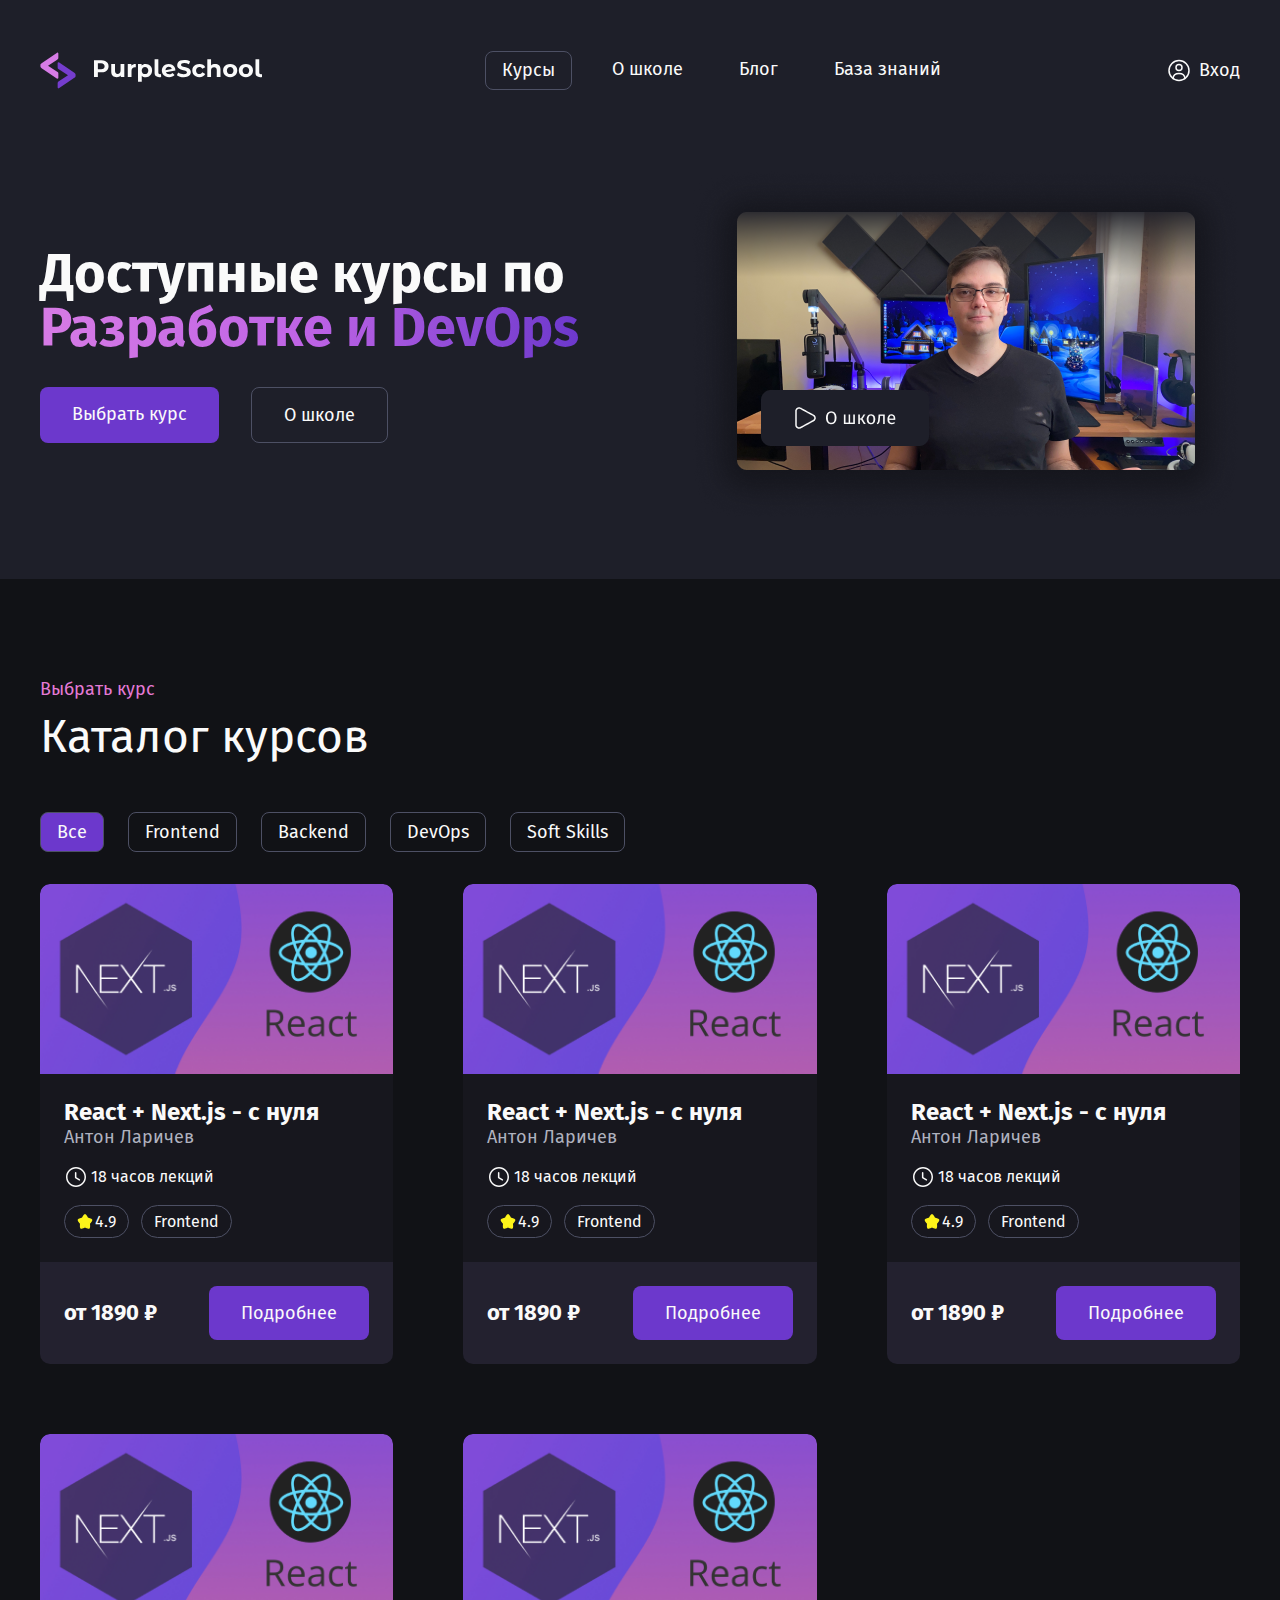
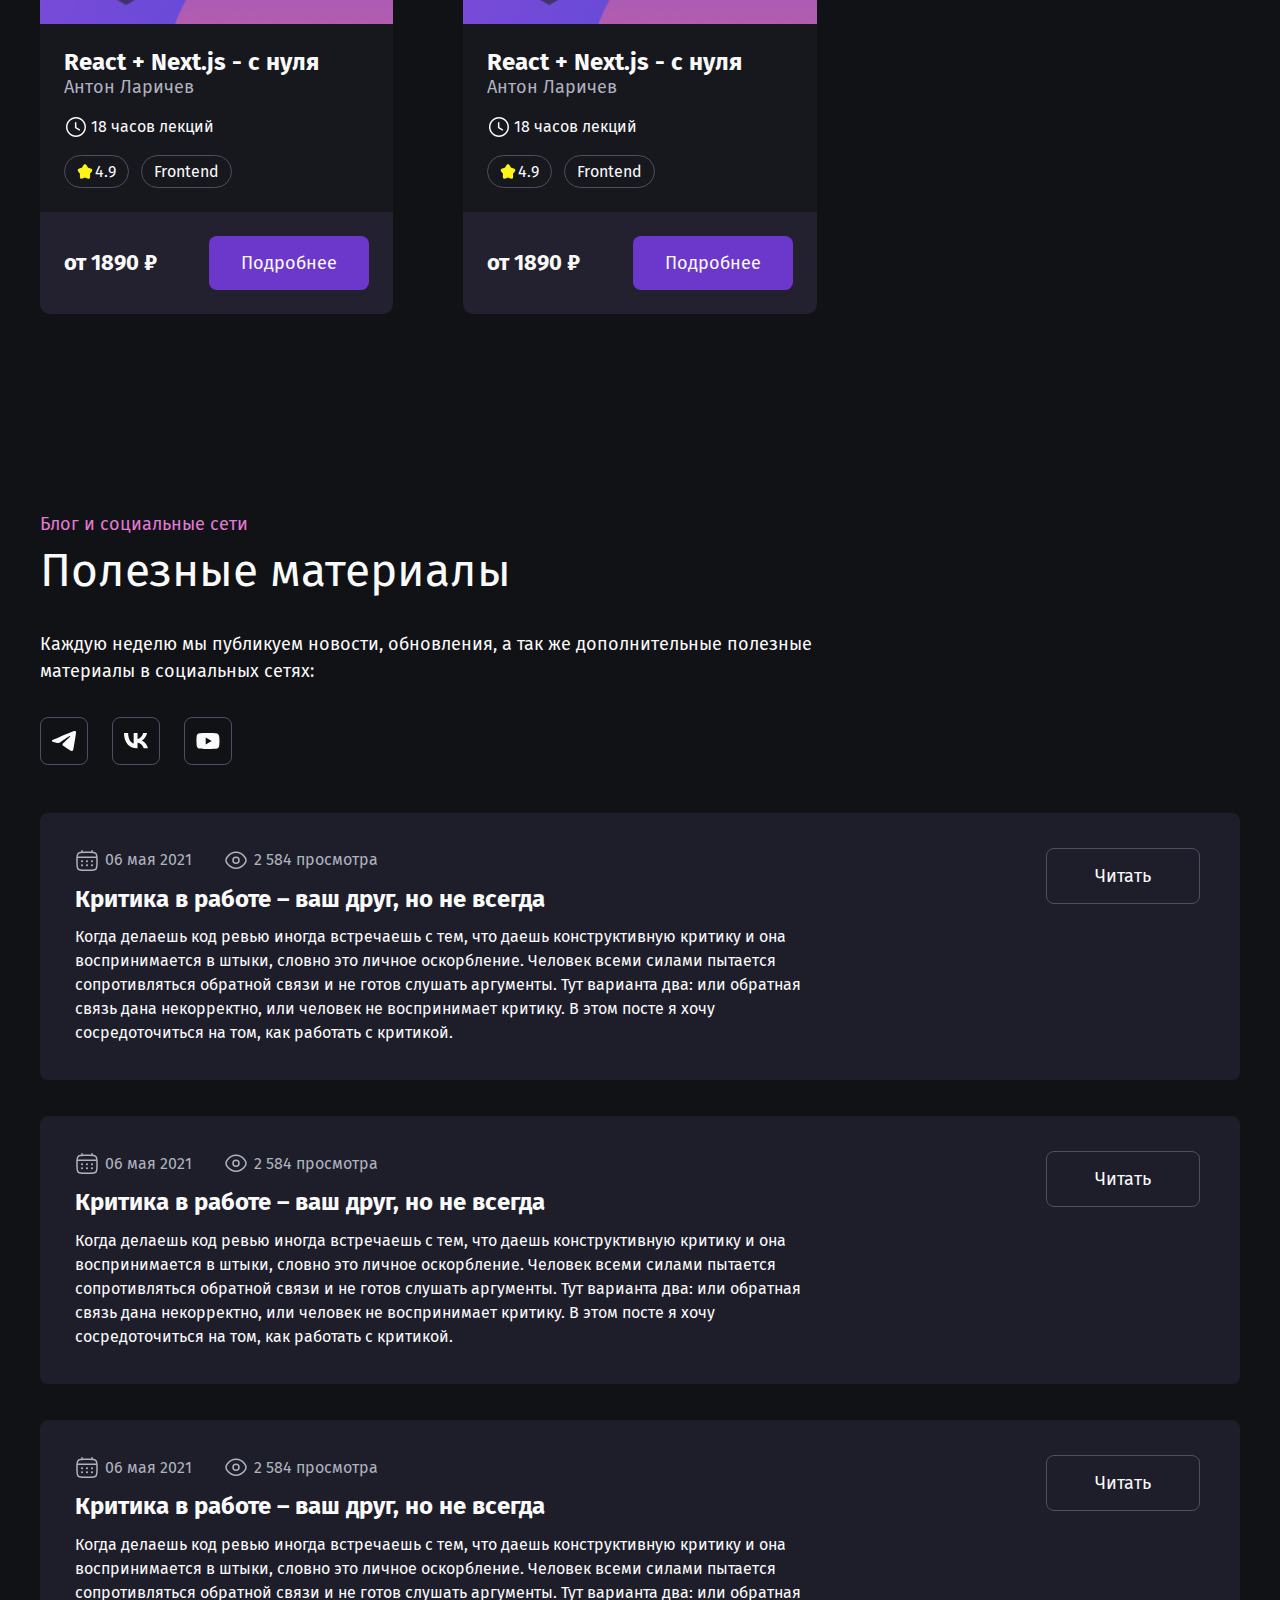
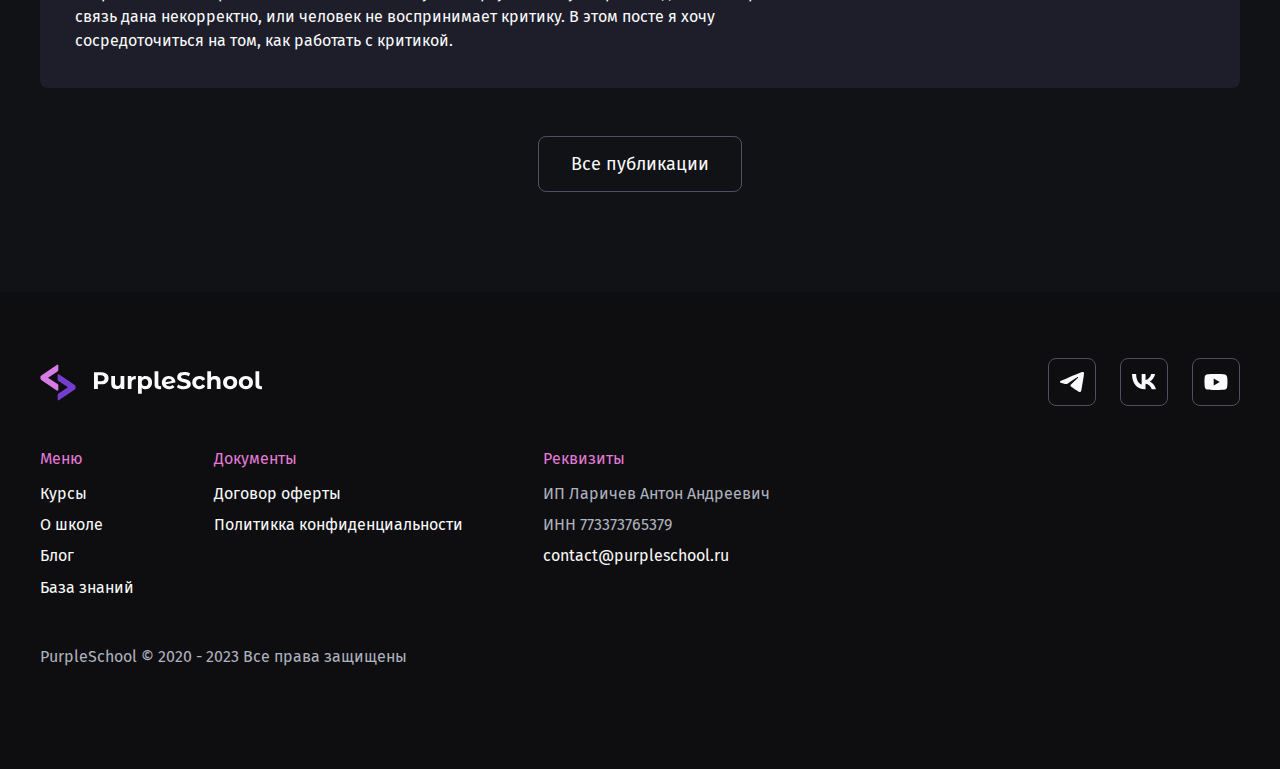
==== index.html @ 52e0c8c8 "first commit" ====
<!DOCTYPE html>
<html lang="ru">
<head>
    <meta charset="UTF-8">
    <meta name="viewport" content="width=device-width, initial-scale=1.0">
    <title>Школа разработки PurpleShool</title>
    <link rel="preconnect" href="https://fonts.googleapis.com">
    <link rel="preconnect" href="https://fonts.gstatic.com" crossorigin>
    <link href="https://fonts.googleapis.com/css2?family=Fira+Sans:wght@400;700&display=swap" rel="stylesheet">
    <link rel="stylesheet" href="./css/main.css">
</head>
<body>
    <div class="wrapper">
        <header class="header">
            <div class="container">
                <div class="header__content">
                    <a href="#" class="logo">
                        <img src="./images/logo/logo.svg" alt="Логотип PurpleShool" class="logo__img">
                    </a>
                    <nav>
                        <ul class="menu">
                            <li class="menu__item menu__item_active">
                                <a href="#" class="menu__link">Курсы</a>
                            </li>
                            <li class="menu__item">
                                <a href="#" class="menu__link">О школе</a>
                            </li>
                            <li class="menu__item">
                                <a href="#" class="menu__link">Блог</a>
                            </li>
                            <li class="menu__item">
                                <a href="#" class="menu__link">База знаний</a>
                            </li>
                        </ul>
                    </nav>
                    <a href="#" class="header__login">
                        <img src="./images/header/user.svg" alt="Иконка пользователя">
                        <div>Вход</div>
                    </a>
                    <button class="header__menu-mobile-button">
                        <img src="./images/header/menu.svg" alt="Мобильное меню">
                    </button>
                </div>
            </div>
        </header>
        <section class="hero">
            <div class="container">
                <div class="hero__content">
                    <div class="hero__left">
                        <h1 class="hero__title">
                            Доступные курсы по<br />
                            <span class="hero__title_gradient">Разработке и DevOps</span>
                        </h1>
                        <div class="hero__buttons">
                            <a href="#" class="button button_color">Выбрать курс</a>
                            <a href="#" class="button button_no-color">О школе</a>
                        </div>
                    </div>
                    <div class="hero__right">
                        <img src="./images/hero/video.png" alt="Видео с автором">
                    </div>
                </div>
            </div>
        </section>
        <main class="main">
            <section class="section catalog">
                <div class="container">
                    <div class="catalog__content">
                        <div class="subtitle">Выбрать курс</div>
                        <h2 class="title">Каталог курсов</h2>
                        <ul class="direction">
                            <li class="direction__item">
                                <button class="button button_direction button_no-color button_active">Все</button>
                            </li>
                            <li class="direction__item">
                                <button class="button button_direction button_no-color">Frontend</button>
                            </li>
                            <li class="direction__item">
                                <button class="button button_direction button_no-color">Backend</button>
                            </li>
                            <li class="direction__item">
                                <button class="button button_direction button_no-color">DevOps</button>
                            </li>
                            <li class="direction__item">
                                <button class="button button_direction button_no-color">Soft Skills</button>
                            </li>
                        </ul>
                        <ul class="catalog__list">
                            <li class="catalog__item">
                                <div class="card">
                                    <div class="card__cover">
                                        <img src="./images/catalog/cover.png" alt="Обложка курса" class="card__img">
                                    </div>
                                    <div class="card__info">
                                        <h3 class="card__info-title">React + Next.js - с нуля</h3>
                                        <div class="card__info-author">Антон Ларичев</div>
                                        <div class="card__info-time">
                                            <img src="./images/catalog/time.svg" alt="Иконка часов">
                                            <div>18 часов лекций</div>
                                        </div>
                                        <div class="card__info-general">
                                            <div class="card__info-rating">
                                                <img src="./images/catalog/star.svg" alt="Иконка звёздочка">
                                                <div class="">4.9</div>
                                            </div>
                                            <div class="card__info-direction">Frontend</div>
                                        </div>
                                    </div>
                                    <div class="card__price">
                                        <div class="card__price-sum">от 1890 ₽</div>
                                        <button class="button button_color">Подробнее</button>
                                    </div>
                                </div>
                            </li>
                            <li class="catalog__item">
                                <div class="card">
                                    <div class="card__cover">
                                        <img src="./images/catalog/cover.png" alt="Обложка курса" class="card__img">
                                    </div>
                                    <div class="card__info">
                                        <h3 class="card__info-title">React + Next.js - с нуля</h3>
                                        <div class="card__info-author">Антон Ларичев</div>
                                        <div class="card__info-time">
                                            <img src="./images/catalog/time.svg" alt="Иконка часов">
                                            <div>18 часов лекций</div>
                                        </div>
                                        <div class="card__info-general">
                                            <div class="card__info-rating">
                                                <img src="./images/catalog/star.svg" alt="Иконка звёздочка">
                                                <div class="">4.9</div>
                                            </div>
                                            <div class="card__info-direction">Frontend</div>
                                        </div>
                                    </div>
                                    <div class="card__price">
                                        <div class="card__price-sum">от 1890 ₽</div>
                                        <button class="button button_color">Подробнее</button>
                                    </div>
                                </div>
                            </li>
                            <li class="catalog__item">
                                <div class="card">
                                    <div class="card__cover">
                                        <img src="./images/catalog/cover.png" alt="Обложка курса" class="card__img">
                                    </div>
                                    <div class="card__info">
                                        <h3 class="card__info-title">React + Next.js - с нуля</h3>
                                        <div class="card__info-author">Антон Ларичев</div>
                                        <div class="card__info-time">
                                            <img src="./images/catalog/time.svg" alt="Иконка часов">
                                            <div>18 часов лекций</div>
                                        </div>
                                        <div class="card__info-general">
                                            <div class="card__info-rating">
                                                <img src="./images/catalog/star.svg" alt="Иконка звёздочка">
                                                <div class="">4.9</div>
                                            </div>
                                            <div class="card__info-direction">Frontend</div>
                                        </div>
                                    </div>
                                    <div class="card__price">
                                        <div class="card__price-sum">от 1890 ₽</div>
                                        <button class="button button_color">Подробнее</button>
                                    </div>
                                </div>
                            </li>
                            <li class="catalog__item">
                                <div class="card">
                                    <div class="card__cover">
                                        <img src="./images/catalog/cover.png" alt="Обложка курса" class="card__img">
                                    </div>
                                    <div class="card__info">
                                        <h3 class="card__info-title">React + Next.js - с нуля</h3>
                                        <div class="card__info-author">Антон Ларичев</div>
                                        <div class="card__info-time">
                                            <img src="./images/catalog/time.svg" alt="Иконка часов">
                                            <div>18 часов лекций</div>
                                        </div>
                                        <div class="card__info-general">
                                            <div class="card__info-rating">
                                                <img src="./images/catalog/star.svg" alt="Иконка звёздочка">
                                                <div class="">4.9</div>
                                            </div>
                                            <div class="card__info-direction">Frontend</div>
                                        </div>
                                    </div>
                                    <div class="card__price">
                                        <div class="card__price-sum">от 1890 ₽</div>
                                        <button class="button button_color">Подробнее</button>
                                    </div>
                                </div>
                            </li>
                            <li class="catalog__item">
                                <div class="card">
                                    <div class="card__cover">
                                        <img src="./images/catalog/cover.png" alt="Обложка курса" class="card__img">
                                    </div>
                                    <div class="card__info">
                                        <h3 class="card__info-title">React + Next.js - с нуля</h3>
                                        <div class="card__info-author">Антон Ларичев</div>
                                        <div class="card__info-time">
                                            <img src="./images/catalog/time.svg" alt="Иконка часов">
                                            <div>18 часов лекций</div>
                                        </div>
                                        <div class="card__info-general">
                                            <div class="card__info-rating">
                                                <img src="./images/catalog/star.svg" alt="Иконка звёздочка">
                                                <div class="">4.9</div>
                                            </div>
                                            <div class="card__info-direction">Frontend</div>
                                        </div>
                                    </div>
                                    <div class="card__price">
                                        <div class="card__price-sum">от 1890 ₽</div>
                                        <button class="button button_color">Подробнее</button>
                                    </div>
                                </div>
                            </li>
                        </ul>
                    </div>
                </div>
            </section>
            <section class="section blog">
                <div class="container">
                    <div class="blog__content">
                        <div class="subtitle">Блог и социальные сети</div>
                        <h2 class="title">Полезные материалы</h2>
                        <p class="blog__content-text">Каждую неделю мы публикуем новости, обновления, а так же дополнительные
                            полезные материалы в социальных сетях:</p>
                        <div class="social-links">
                            <a href="#" class="button button_social button_no-color">
                                <img src="./images/socials/telegram.svg" alt="Телеграм" class="footer__social-img">
                            </a>
                            <a href="#" class="button button_social button_no-color">
                                <img src="./images/socials/vk.svg" alt="Вконтакте" class="footer__social-img">
                            </a>
                            <a href="#" class="button button_social button_no-color">
                                <img src="./images/socials/youtube.svg" alt="Ютуб" class="footer__social-img">
                            </a>
                        </div>
                        <ul class="news">
                            <li class="news__item">
                                <div class="news__content">
                                    <div class="news__head">
                                        <div class="news__head-info">
                                            <img src="./images/blog/Calendar.svg" alt="Дата публикации">
                                            <div>06 мая 2021</div>
                                        </div>
                                        <div class="news__head-info">
                                            <img src="./images/blog/Eye.svg" alt="Количество просмотров">
                                            <div>2 584 просмотра</div>
                                        </div>
                                    </div>
                                    <h2 class="news__title">Критика в работе – ваш друг, но не всегда</h2>
                                    <p class="news__content-text">Когда делаешь код ревью иногда встречаешь с тем, что даешь
                                        конструктивную критику и она воспринимается в штыки, словно
                                        это личное оскорбление. Человек всеми силами пытается сопротивляться обратной связи и не
                                        готов слушать аргументы. Тут
                                        варианта два: или обратная связь дана некорректно, или человек не воспринимает критику. В
                                        этом посте я хочу
                                        сосредоточиться на том, как работать с критикой.</p>
                                </div>
                                <button class="button button_blog button_no-color">Читать</button>
                            </li>
                            <li class="news__item">
                                <div class="news__content">
                                    <div class="news__head">
                                        <div class="news__head-info">
                                            <img src="./images/blog/Calendar.svg" alt="Дата публикации">
                                            <div>06 мая 2021</div>
                                        </div>
                                        <div class="news__head-info">
                                            <img src="./images/blog/Eye.svg" alt="Количество просмотров">
                                            <div>2 584 просмотра</div>
                                        </div>
                                    </div>
                                    <h2 class="news__title">Критика в работе – ваш друг, но не всегда</h2>
                                    <p class="news__content-text">Когда делаешь код ревью иногда встречаешь с тем, что даешь
                                        конструктивную критику и она воспринимается в штыки, словно
                                        это личное оскорбление. Человек всеми силами пытается сопротивляться обратной связи и не
                                        готов слушать аргументы. Тут
                                        варианта два: или обратная связь дана некорректно, или человек не воспринимает критику. В
                                        этом посте я хочу
                                        сосредоточиться на том, как работать с критикой.</p>
                                </div>
                                <button class="button button_blog button_no-color">Читать</button>
                            </li>
                            <li class="news__item">
                                <div class="news__content">
                                    <div class="news__head">
                                        <div class="news__head-info">
                                            <img src="./images/blog/Calendar.svg" alt="Дата публикации">
                                            <div>06 мая 2021</div>
                                        </div>
                                        <div class="news__head-info">
                                            <img src="./images/blog/Eye.svg" alt="Количество просмотров">
                                            <div>2 584 просмотра</div>
                                        </div>
                                    </div>
                                    <h2 class="news__title">Критика в работе – ваш друг, но не всегда</h2>
                                    <p class="news__content-text">Когда делаешь код ревью иногда встречаешь с тем, что даешь
                                        конструктивную критику и она воспринимается в штыки, словно
                                        это личное оскорбление. Человек всеми силами пытается сопротивляться обратной связи и не
                                        готов слушать аргументы. Тут
                                        варианта два: или обратная связь дана некорректно, или человек не воспринимает критику. В
                                        этом посте я хочу
                                        сосредоточиться на том, как работать с критикой.</p>
                                </div>
                                <button class="button button_blog button_no-color">Читать</button>
                            </li>
                        </ul>
                        <button class="button button_no-color button_center">Все публикации</button>
                    </div>
                </div>
            </section>
        </main>
        <footer class="footer">
            <div class="container">
                <div class="footer__content">
                    <div class="footer__social">
                        <a href="#" class="logo">
                            <img src="./images/logo/logo.svg" alt="" class="logo__img">
                        </a>
                        <div class="social-links">
                            <a href="#" class="button button_social button_no-color">
                                <img src="./images/socials/telegram.svg" alt="Телеграм" class="footer__social-img">
                            </a>
                            <a href="#" class="button button_social button_no-color">
                                <img src="./images/socials/vk.svg" alt="Вконтакте" class="footer__social-img">
                            </a>
                            <a href="#" class="button button_social button_no-color">
                                <img src="./images/socials/youtube.svg" alt="Ютуб" class="footer__social-img">
                            </a>
                        </div>
                    </div>
                    <div class="footer__menu">
                        <div>
                            <div class="footer__menu-head">Меню</div>
                            <ul class="menu-small">
                                <li class="menu-small__item">
                                    <a href="#" class="menu-small__link">Курсы</a>
                                </li>
                                <li class="menu-small__item">
                                    <a href="#" class="menu-small__link">О школе</a>
                                </li>
                                <li class="menu-small__item">
                                    <a href="#" class="menu-small__link">Блог</a>
                                </li>
                                <li class="menu-small__item">
                                    <a href="#" class="menu-small__link">База знаний</a>
                                </li>
                            </ul>
                        </div>
                        <div>
                            <div class="footer__menu-head">Документы</div>
                            <ul class="menu-small">
                                <li class="menu-small__item">
                                    <a href="#" class="menu-small__link">Договор оферты</a>
                                </li>
                                <li class="menu-small__item">
                                    <a href="#" class="menu-small__link">Политикка конфиденциальности</a>
                                </li>
                            </ul>
                        </div>
                        <div>
                            <div class="footer__menu-head">Реквизиты</div>
                            <ul class="menu-small">
                                <li class="menu-small__item menu-small__item_no-link">
                                    ИП Ларичев Антон Андреевич
                                </li>
                                <li class="menu-small__item menu-small__item_no-link">
                                    ИНН 773373765379
                                </li>
                                <li class="menu-small__item">
                                    <a href="mailto:contact@purpleschool.ru" class="menu-small__link">contact@purpleschool.ru</a>
                                </li>
                            </ul>
                        </div>
                    </div>
                    <div class="footer__copyright">PurpleSchool © 2020 - 2023 Все права защищены</div>
                </div>
            </div>
        </footer>
    </div>
</body>
</html>
---- css/main.css ----
* {
  -webkit-box-sizing: border-box;
          box-sizing: border-box;
  margin: 0;
  padding: 0;
}

html {
  --webkit-font-smoothing: antialiased;
  --moz-osx-font-smoothig: grayscale;
  text-rendering: optimizeLegibility;
}

body {
  background-color: #161710;
  font-family: "Fira Sans", sans-serif;
  font-weight: 400;
  color: #FAFAFA;
  line-height: 1.2;
}

a {
  display: inline-block;
  text-decoration: none;
  color: #FAFAFA;
}

ul > li {
  list-style: none;
}

img {
  display: block;
}

.wrapper {
  overflow: hidden;
}

.container {
  max-width: 1248px;
  margin: 0 auto;
  padding: 0 24px;
}

.button {
  font-family: "Fira Sans";
  font-size: 18px;
  font-weight: 400;
  line-height: 22px;
  padding: 16px 32px;
  border-radius: 8px;
  -webkit-transition: all 0.2s ease;
  transition: all 0.2s ease;
  background: none;
  border: none;
  cursor: pointer;
  color: #FAFAFA;
  display: block;
}
.button_center {
  margin: 48px auto 0;
}
.button_social {
  padding: 11px;
}
.button_blog {
  padding: 16px 48px;
}
.button_color {
  background-color: #6c38cc;
}
.button_color:hover {
  background-color: #552ca1;
}
.button_no-color {
  border: 1px solid #4D5064;
}
.button_no-color:hover {
  background-color: #4D5064;
}
.button_direction {
  padding: 8px 16px;
}
.button_active {
  background-color: #6c38cc;
}
.button_active:hover {
  background-color: #6c38cc;
}

.subtitle {
  font-size: 18px;
  line-height: 1.2;
  color: #e47ad5;
  margin-bottom: 8px;
}

.title {
  font-size: 46px;
  line-height: 1.2;
  font-weight: 400;
}

@media (max-width: 992px) {
  .title {
    font-size: 38px;
  }
}
@media (max-width: 576px) {
  .title {
    font-size: 34px;
  }
}
.social-links {
  display: -webkit-box;
  display: -ms-flexbox;
  display: flex;
  gap: 24px;
}

.section {
  padding: 100px 0;
}

.header {
  background-color: #1E1F29;
}
.header__content {
  display: -webkit-box;
  display: -ms-flexbox;
  display: flex;
  -webkit-box-pack: justify;
      -ms-flex-pack: justify;
          justify-content: space-between;
  -webkit-box-align: center;
      -ms-flex-align: center;
          align-items: center;
  padding: 40px 0;
}
.header .menu {
  display: -webkit-box;
  display: -ms-flexbox;
  display: flex;
  gap: 24px;
}
.header .menu__item {
  padding: 8px 16px;
}
.header .menu__item_active {
  border: 1px solid #4D5064;
  border-radius: 8px;
}
.header .menu__link {
  font-size: 18px;
  line-height: 120%;
  -webkit-transition: all 0.2s ease;
  transition: all 0.2s ease;
}
.header .menu__link:hover {
  color: #AFB2BF;
}
.header__login {
  display: -webkit-box;
  display: -ms-flexbox;
  display: flex;
  -webkit-box-align: center;
      -ms-flex-align: center;
          align-items: center;
  gap: 8px;
}
.header__login div {
  font-size: 18px;
  line-height: 120%;
  -webkit-transition: all 0.2s ease;
  transition: all 0.2s ease;
}
.header__login:hover div {
  color: #AFB2BF;
}
.header__menu-mobile-button {
  display: none;
  background: none;
  border: none;
}

.hero {
  background-color: #1E1F29;
  padding: 30px 0 60px;
}
.hero__content {
  display: -webkit-box;
  display: -ms-flexbox;
  display: flex;
  -webkit-box-pack: justify;
      -ms-flex-pack: justify;
          justify-content: space-between;
  -webkit-box-align: center;
      -ms-flex-align: center;
          align-items: center;
}
.hero__title {
  font-weight: 700;
  font-size: 54px;
  line-height: 1;
  color: #FAFAFA;
  margin-bottom: 32px;
}
.hero__title_gradient {
  color: transparent;
  -webkit-background-clip: text;
          background-clip: text;
  background-image: linear-gradient(93.33deg, #D77BE5, #BE63E5, #6C38CC);
}
.hero__buttons {
  display: -webkit-box;
  display: -ms-flexbox;
  display: flex;
  gap: 32px;
}

.catalog {
  background-color: #111216;
}
.catalog .direction {
  margin-top: 48px;
  display: -webkit-box;
  display: -ms-flexbox;
  display: flex;
  gap: 24px;
}
.catalog__list {
  margin-top: 32px;
  display: grid;
  grid-template-columns: repeat(auto-fit, minmax(312px, 1fr));
  gap: 70px;
}
.catalog .card {
  overflow: hidden;
  border-radius: 10px;
}
.catalog .card__img {
  width: 100%;
}
.catalog .card__info {
  padding: 24px;
  background-color: #17171e;
}
.catalog .card__info-title {
  font-weight: 700;
  font-size: 24px;
}
.catalog .card__info-author {
  font-size: 18px;
  color: #AFB2BF;
}
.catalog .card__info-time {
  font-size: 16px;
  display: -webkit-box;
  display: -ms-flexbox;
  display: flex;
  -webkit-box-align: center;
      -ms-flex-align: center;
          align-items: center;
  gap: 3px;
  margin-top: 16px;
}
.catalog .card__info-general {
  margin-top: 16px;
  font-size: 16px;
  display: -webkit-box;
  display: -ms-flexbox;
  display: flex;
  -webkit-box-align: center;
      -ms-flex-align: center;
          align-items: center;
  gap: 12px;
}
.catalog .card__info-rating {
  display: -webkit-box;
  display: -ms-flexbox;
  display: flex;
  -webkit-box-align: center;
      -ms-flex-align: center;
          align-items: center;
  gap: 2px;
  padding: 6px 12px;
  border: 1px solid #4D5064;
  border-radius: 17px;
}
.catalog .card__info-direction {
  padding: 6px 12px;
  border: 1px solid #4D5064;
  border-radius: 17px;
}
.catalog .card__price {
  background-color: #23212f;
  padding: 24px;
  display: -webkit-box;
  display: -ms-flexbox;
  display: flex;
  -webkit-box-pack: justify;
      -ms-flex-pack: justify;
          justify-content: space-between;
  -webkit-box-align: center;
      -ms-flex-align: center;
          align-items: center;
}
.catalog .card__price-sum {
  font-weight: 700;
  font-size: 22px;
}

.blog {
  background-color: #111216;
}
.blog__content-text {
  max-width: 70%;
  font-size: 18px;
  line-height: 27px;
  margin: 32px 0;
}
.blog .news {
  margin-top: 48px;
  display: -webkit-box;
  display: -ms-flexbox;
  display: flex;
  -webkit-box-orient: vertical;
  -webkit-box-direction: normal;
      -ms-flex-direction: column;
          flex-direction: column;
  gap: 36px;
}
.blog .news__item {
  padding: 35px 40px 35px 35px;
  background-color: #1e1e2a;
  display: -webkit-box;
  display: -ms-flexbox;
  display: flex;
  -webkit-box-pack: justify;
      -ms-flex-pack: justify;
          justify-content: space-between;
  -webkit-box-align: start;
      -ms-flex-align: start;
          align-items: flex-start;
  border-radius: 8px;
}
.blog .news__content {
  display: -webkit-box;
  display: -ms-flexbox;
  display: flex;
  -webkit-box-orient: vertical;
  -webkit-box-direction: normal;
      -ms-flex-direction: column;
          flex-direction: column;
  gap: 12px;
  width: 65%;
}
.blog .news__content-text {
  font-size: 16px;
  line-height: 1.5;
  margin: 0;
}
.blog .news__head {
  display: -webkit-box;
  display: -ms-flexbox;
  display: flex;
  gap: 32px;
  -webkit-box-align: center;
      -ms-flex-align: center;
          align-items: center;
  font-size: 16px;
  line-height: 1.2;
  color: #AFB2BF;
}
.blog .news__head-info {
  display: -webkit-box;
  display: -ms-flexbox;
  display: flex;
  -webkit-box-align: center;
      -ms-flex-align: center;
          align-items: center;
  gap: 6px;
}
.blog .news__title {
  font-size: 24px;
  font-weight: 700;
  line-height: 1.2;
}

.footer {
  padding: 60px 0 100px;
  background-color: #0e0e10;
}
.footer__social {
  display: -webkit-box;
  display: -ms-flexbox;
  display: flex;
  -webkit-box-pack: justify;
      -ms-flex-pack: justify;
          justify-content: space-between;
  -webkit-box-align: center;
      -ms-flex-align: center;
          align-items: center;
}
.footer__menu {
  margin-top: 36px;
  display: -webkit-box;
  display: -ms-flexbox;
  display: flex;
  gap: 24px 80px;
}
.footer__menu-head {
  font-size: 16px;
  line-height: 120%;
  color: #e47ad5;
}
.footer .menu-small {
  margin-top: 16px;
  display: -webkit-box;
  display: -ms-flexbox;
  display: flex;
  -webkit-box-orient: vertical;
  -webkit-box-direction: normal;
      -ms-flex-direction: column;
          flex-direction: column;
  gap: 12px;
}
.footer .menu-small__item_no-link {
  color: #AFB2BF;
}
.footer .menu-small__link {
  -webkit-transition: all 0.2s ease;
  transition: all 0.2s ease;
}
.footer .menu-small__link:hover {
  color: #AFB2BF;
}
.footer__copyright {
  color: #AFB2BF;
  font-size: 16px;
  line-height: 150%;
  margin-top: 48px;
}

@media (max-width: 1200px) {
  .header__content {
    padding: 25px 0;
  }
  .header .menu {
    display: none;
  }
  .header__login {
    display: none;
  }
  .header__menu-mobile-button {
    display: block;
  }
  .hero {
    padding: 0 0 40px;
  }
  .hero__content {
    display: -webkit-box;
    display: -ms-flexbox;
    display: flex;
    -webkit-box-orient: vertical;
    -webkit-box-direction: normal;
        -ms-flex-direction: column;
            flex-direction: column;
    -webkit-box-align: center;
        -ms-flex-align: center;
            align-items: center;
  }
  .hero__left {
    display: -webkit-box;
    display: -ms-flexbox;
    display: flex;
    -webkit-box-orient: vertical;
    -webkit-box-direction: normal;
        -ms-flex-direction: column;
            flex-direction: column;
    -webkit-box-align: center;
        -ms-flex-align: center;
            align-items: center;
  }
  .hero__title {
    font-size: 52px;
  }
  .blog {
    padding: 50px 0;
  }
  .blog .button_center {
    margin: 32px auto 0;
  }
  .footer {
    padding: 40px 0 60px;
  }
}
@media (max-width: 992px) {
  .blog__content-text {
    margin: 12px 0 22px;
  }
  .blog .news__item {
    -webkit-box-orient: vertical;
    -webkit-box-direction: normal;
        -ms-flex-direction: column;
            flex-direction: column;
    -webkit-box-align: center;
        -ms-flex-align: center;
            align-items: center;
    gap: 28px;
  }
  .blog .news__content {
    width: 100%;
  }
  .blog .news__content-text {
    text-align: justify;
  }
  .blog .news .button {
    width: 100%;
  }
  .footer__menu {
    margin-top: 40px;
    -webkit-box-orient: vertical;
    -webkit-box-direction: normal;
        -ms-flex-direction: column;
            flex-direction: column;
  }
}
@media (max-width: 768px) {
  .hero__title {
    font-size: 42px;
  }
}
@media (max-width: 576px) {
  .header__content {
    padding: 15px 0;
  }
  .header .logo__img {
    max-width: 174px;
  }
  .hero {
    padding: 15px 0 0;
  }
  .hero__left {
    margin-bottom: 15px;
  }
  .hero__right {
    margin: 0 -20px;
  }
  .hero__title {
    font-size: 30px;
  }
  .hero .button {
    font-size: 16px;
    padding: 10px 24px;
  }
  .hero__right img {
    width: 100%;
  }
  .blog {
    padding: 32px 0;
  }
  .blog__content-text {
    max-width: 87%;
  }
  .blog .news {
    margin-top: 36px;
  }
  .blog .news__item {
    padding: 16px 20px;
    gap: 16px;
  }
  .blog .news__head {
    gap: 16px;
    font-size: 14px;
  }
  .blog .news__title {
    font-size: 21px;
  }
  .blog .button_center {
    width: 100%;
  }
  .footer {
    padding: 20px 0 100px;
  }
  .footer__social {
    -webkit-box-align: start;
        -ms-flex-align: start;
            align-items: flex-start;
    -webkit-box-orient: vertical;
    -webkit-box-direction: normal;
        -ms-flex-direction: column;
            flex-direction: column;
    gap: 11px;
  }
  .footer__menu {
    margin-top: 40px;
    -webkit-box-orient: vertical;
    -webkit-box-direction: normal;
        -ms-flex-direction: column;
            flex-direction: column;
  }
  .footer .menu-small {
    margin-top: 12px;
  }
  .footer .copyright {
    margin-top: 24px;
  }
}/*# sourceMappingURL=main.css.map */
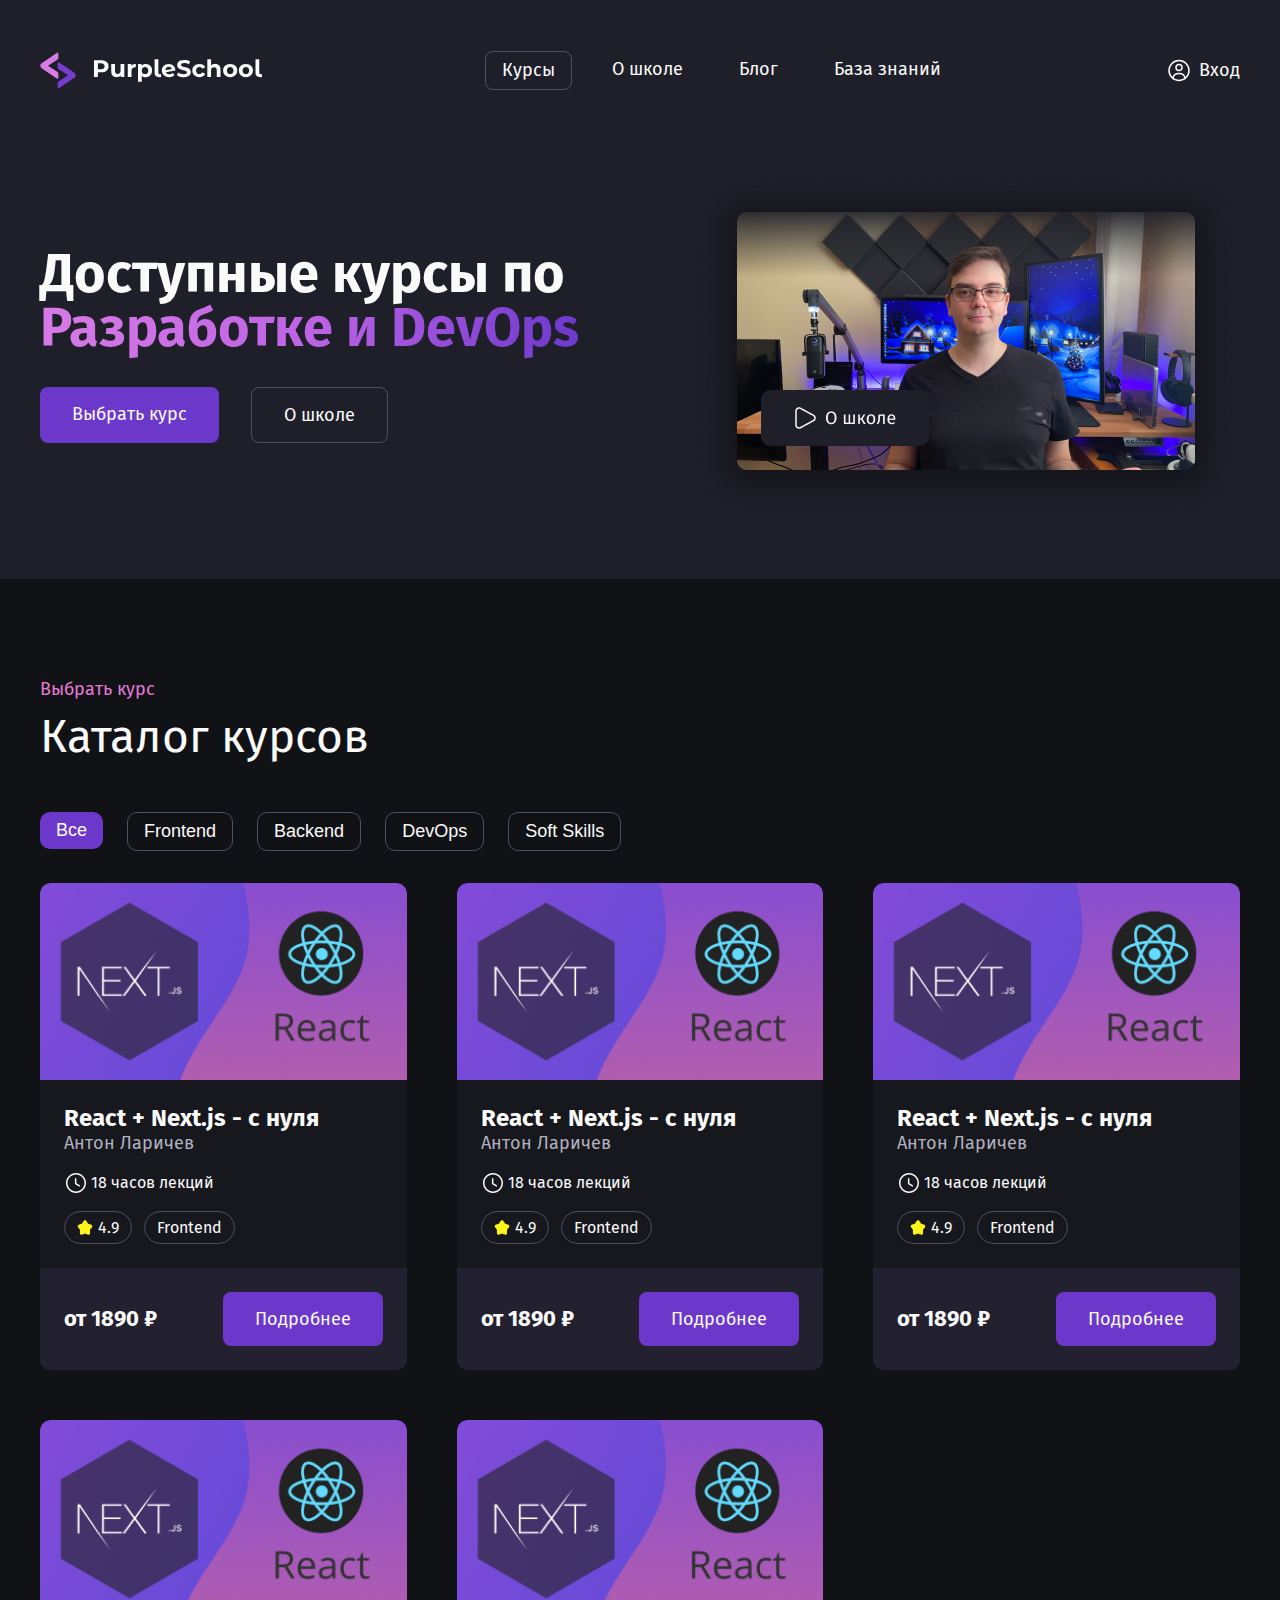
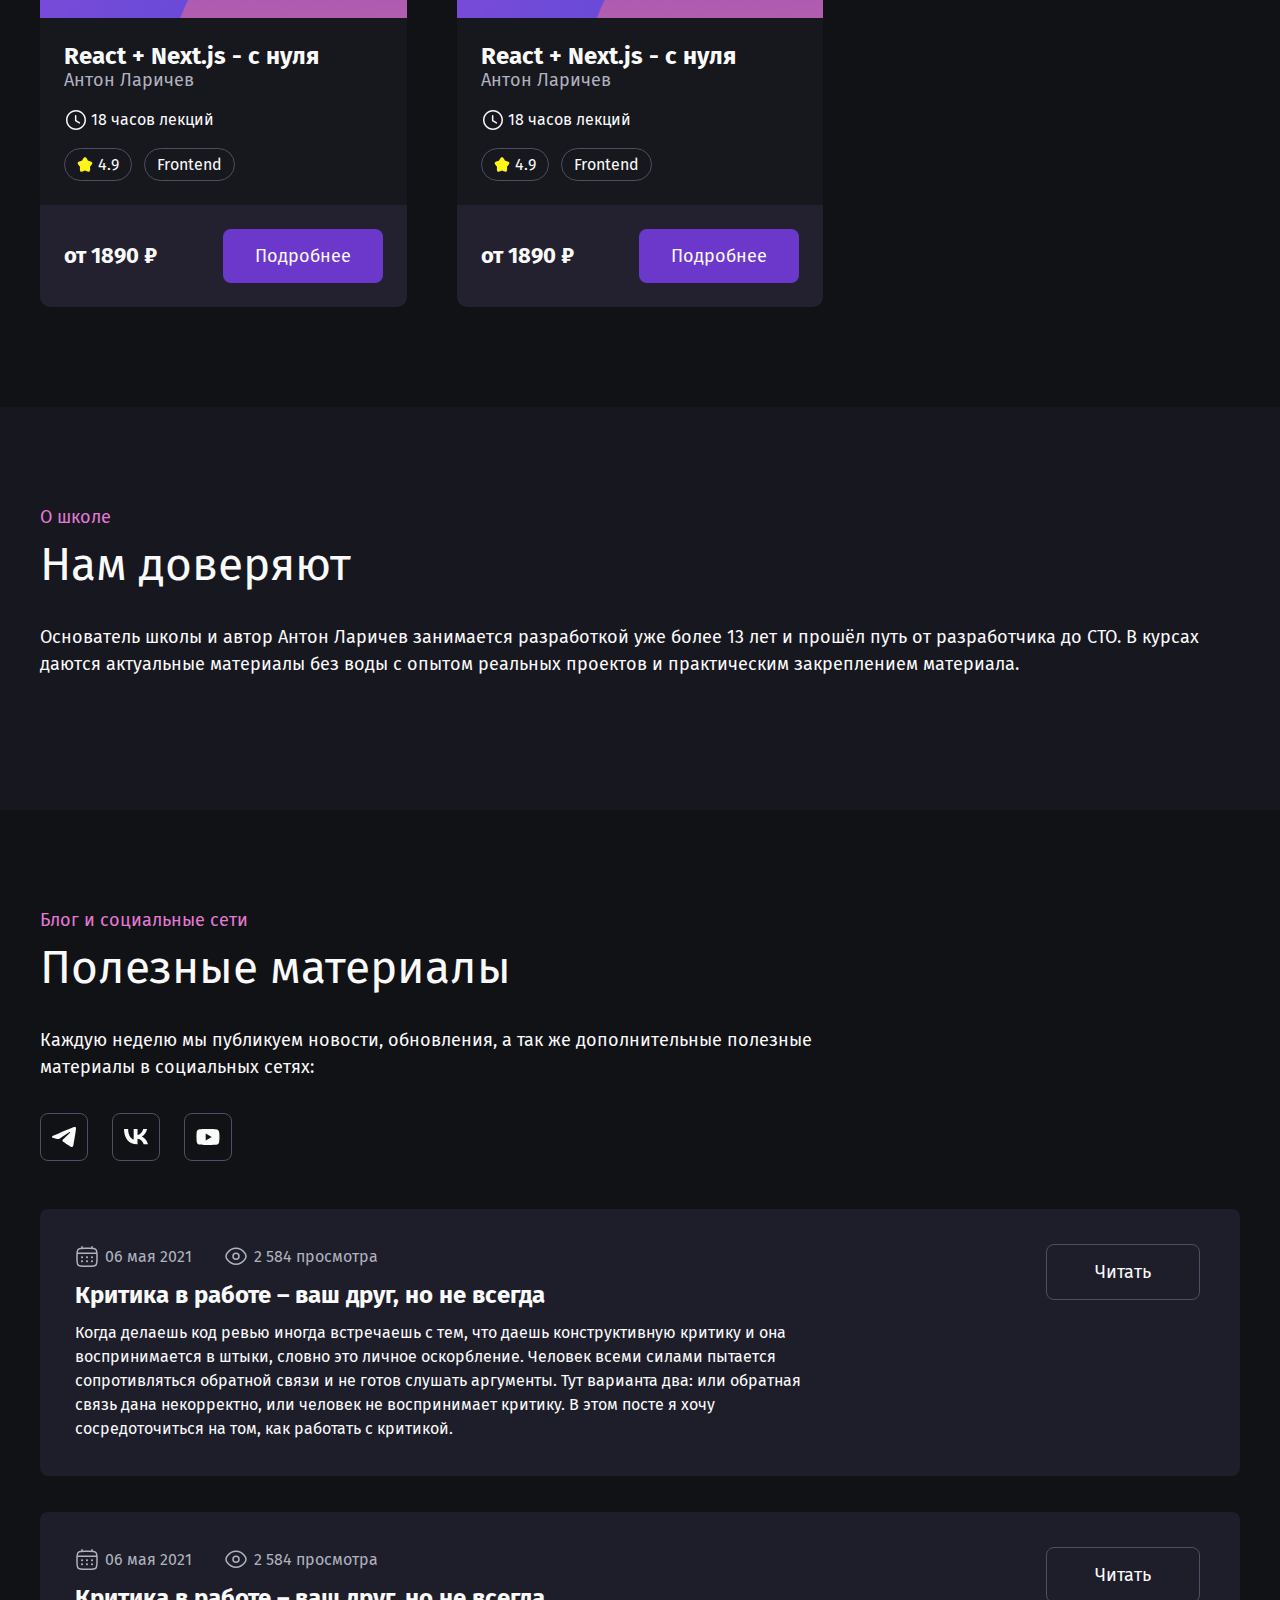
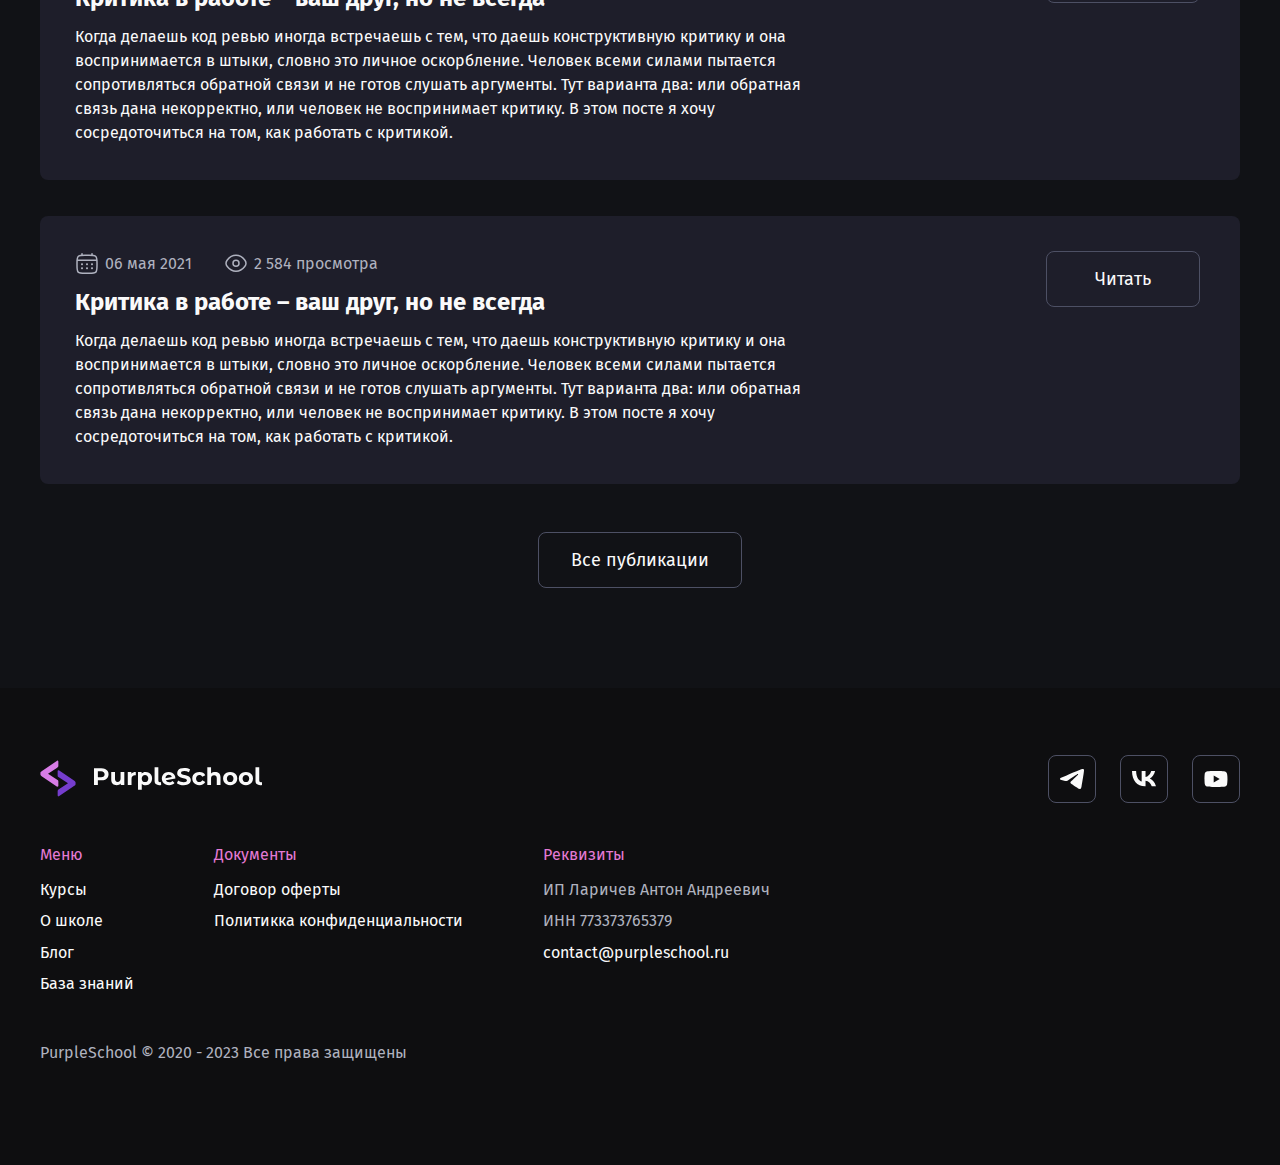
==== commit 3039f08d: "correction" ====
--- a/index.html
+++ b/index.html
@@ -70,19 +70,19 @@
                         <h2 class="title">Каталог курсов</h2>
                         <ul class="direction">
                             <li class="direction__item">
-                                <button class="button button_direction button_no-color button_active">Все</button>
-                            </li>
-                            <li class="direction__item">
-                                <button class="button button_direction button_no-color">Frontend</button>
-                            </li>
-                            <li class="direction__item">
-                                <button class="button button_direction button_no-color">Backend</button>
-                            </li>
-                            <li class="direction__item">
-                                <button class="button button_direction button_no-color">DevOps</button>
-                            </li>
-                            <li class="direction__item">
-                                <button class="button button_direction button_no-color">Soft Skills</button>
+                                <button class="chip chip_active">Все</button>
+                            </li>
+                            <li class="direction__item">
+                                <button class="chip">Frontend</button>
+                            </li>
+                            <li class="direction__item">
+                                <button class="chip">Backend</button>
+                            </li>
+                            <li class="direction__item">
+                                <button class="chip">DevOps</button>
+                            </li>
+                            <li class="direction__item">
+                                <button class="chip">Soft Skills</button>
                             </li>
                         </ul>
                         <ul class="catalog__list">
@@ -91,132 +91,142 @@
                                     <div class="card__cover">
                                         <img src="./images/catalog/cover.png" alt="Обложка курса" class="card__img">
                                     </div>
-                                    <div class="card__info">
-                                        <h3 class="card__info-title">React + Next.js - с нуля</h3>
-                                        <div class="card__info-author">Антон Ларичев</div>
-                                        <div class="card__info-time">
-                                            <img src="./images/catalog/time.svg" alt="Иконка часов">
-                                            <div>18 часов лекций</div>
-                                        </div>
-                                        <div class="card__info-general">
-                                            <div class="card__info-rating">
-                                                <img src="./images/catalog/star.svg" alt="Иконка звёздочка">
-                                                <div class="">4.9</div>
-                                            </div>
-                                            <div class="card__info-direction">Frontend</div>
-                                        </div>
-                                    </div>
-                                    <div class="card__price">
-                                        <div class="card__price-sum">от 1890 ₽</div>
-                                        <button class="button button_color">Подробнее</button>
-                                    </div>
-                                </div>
-                            </li>
-                            <li class="catalog__item">
-                                <div class="card">
-                                    <div class="card__cover">
-                                        <img src="./images/catalog/cover.png" alt="Обложка курса" class="card__img">
-                                    </div>
-                                    <div class="card__info">
-                                        <h3 class="card__info-title">React + Next.js - с нуля</h3>
-                                        <div class="card__info-author">Антон Ларичев</div>
-                                        <div class="card__info-time">
-                                            <img src="./images/catalog/time.svg" alt="Иконка часов">
-                                            <div>18 часов лекций</div>
-                                        </div>
-                                        <div class="card__info-general">
-                                            <div class="card__info-rating">
-                                                <img src="./images/catalog/star.svg" alt="Иконка звёздочка">
-                                                <div class="">4.9</div>
-                                            </div>
-                                            <div class="card__info-direction">Frontend</div>
-                                        </div>
-                                    </div>
-                                    <div class="card__price">
-                                        <div class="card__price-sum">от 1890 ₽</div>
-                                        <button class="button button_color">Подробнее</button>
-                                    </div>
-                                </div>
-                            </li>
-                            <li class="catalog__item">
-                                <div class="card">
-                                    <div class="card__cover">
-                                        <img src="./images/catalog/cover.png" alt="Обложка курса" class="card__img">
-                                    </div>
-                                    <div class="card__info">
-                                        <h3 class="card__info-title">React + Next.js - с нуля</h3>
-                                        <div class="card__info-author">Антон Ларичев</div>
-                                        <div class="card__info-time">
-                                            <img src="./images/catalog/time.svg" alt="Иконка часов">
-                                            <div>18 часов лекций</div>
-                                        </div>
-                                        <div class="card__info-general">
-                                            <div class="card__info-rating">
-                                                <img src="./images/catalog/star.svg" alt="Иконка звёздочка">
-                                                <div class="">4.9</div>
-                                            </div>
-                                            <div class="card__info-direction">Frontend</div>
-                                        </div>
-                                    </div>
-                                    <div class="card__price">
-                                        <div class="card__price-sum">от 1890 ₽</div>
-                                        <button class="button button_color">Подробнее</button>
-                                    </div>
-                                </div>
-                            </li>
-                            <li class="catalog__item">
-                                <div class="card">
-                                    <div class="card__cover">
-                                        <img src="./images/catalog/cover.png" alt="Обложка курса" class="card__img">
-                                    </div>
-                                    <div class="card__info">
-                                        <h3 class="card__info-title">React + Next.js - с нуля</h3>
-                                        <div class="card__info-author">Антон Ларичев</div>
-                                        <div class="card__info-time">
-                                            <img src="./images/catalog/time.svg" alt="Иконка часов">
-                                            <div>18 часов лекций</div>
-                                        </div>
-                                        <div class="card__info-general">
-                                            <div class="card__info-rating">
-                                                <img src="./images/catalog/star.svg" alt="Иконка звёздочка">
-                                                <div class="">4.9</div>
-                                            </div>
-                                            <div class="card__info-direction">Frontend</div>
-                                        </div>
-                                    </div>
-                                    <div class="card__price">
-                                        <div class="card__price-sum">от 1890 ₽</div>
-                                        <button class="button button_color">Подробнее</button>
-                                    </div>
-                                </div>
-                            </li>
-                            <li class="catalog__item">
-                                <div class="card">
-                                    <div class="card__cover">
-                                        <img src="./images/catalog/cover.png" alt="Обложка курса" class="card__img">
-                                    </div>
-                                    <div class="card__info">
-                                        <h3 class="card__info-title">React + Next.js - с нуля</h3>
-                                        <div class="card__info-author">Антон Ларичев</div>
-                                        <div class="card__info-time">
-                                            <img src="./images/catalog/time.svg" alt="Иконка часов">
-                                            <div>18 часов лекций</div>
-                                        </div>
-                                        <div class="card__info-general">
-                                            <div class="card__info-rating">
-                                                <img src="./images/catalog/star.svg" alt="Иконка звёздочка">
-                                                <div class="">4.9</div>
-                                            </div>
-                                            <div class="card__info-direction">Frontend</div>
-                                        </div>
-                                    </div>
-                                    <div class="card__price">
-                                        <div class="card__price-sum">от 1890 ₽</div>
+                                    <div class="card__body">
+                                        <h3 class="card__body-title">React + Next.js - с нуля</h3>
+                                        <div class="card__body-author">Антон Ларичев</div>
+                                        <div class="card__body-time">
+                                            <img src="./images/catalog/time.svg" alt="Иконка часов">
+                                            <div>18 часов лекций</div>
+                                        </div>
+                                        <div class="card__body-general">
+                                            <div class="card__body-rating">
+                                                <img src="./images/catalog/star.svg" alt="Иконка звёздочка">
+                                                <div class="">4.9</div>
+                                            </div>
+                                            <div class="card__body-direction">Frontend</div>
+                                        </div>
+                                    </div>
+                                    <div class="card__footer">
+                                        <div class="card__footer-sum">от 1890 ₽</div>
+                                        <button class="button button_color">Подробнее</button>
+                                    </div>
+                                </div>
+                            </li>
+                            <li class="catalog__item">
+                                <div class="card">
+                                    <div class="card__cover">
+                                        <img src="./images/catalog/cover.png" alt="Обложка курса" class="card__img">
+                                    </div>
+                                    <div class="card__body">
+                                        <h3 class="card__body-title">React + Next.js - с нуля</h3>
+                                        <div class="card__body-author">Антон Ларичев</div>
+                                        <div class="card__body-time">
+                                            <img src="./images/catalog/time.svg" alt="Иконка часов">
+                                            <div>18 часов лекций</div>
+                                        </div>
+                                        <div class="card__body-general">
+                                            <div class="card__body-rating">
+                                                <img src="./images/catalog/star.svg" alt="Иконка звёздочка">
+                                                <div class="">4.9</div>
+                                            </div>
+                                            <div class="card__body-direction">Frontend</div>
+                                        </div>
+                                    </div>
+                                    <div class="card__footer">
+                                        <div class="card__footer-sum">от 1890 ₽</div>
+                                        <button class="button button_color">Подробнее</button>
+                                    </div>
+                                </div>
+                            </li>
+                            <li class="catalog__item">
+                                <div class="card">
+                                    <div class="card__cover">
+                                        <img src="./images/catalog/cover.png" alt="Обложка курса" class="card__img">
+                                    </div>
+                                    <div class="card__body">
+                                        <h3 class="card__body-title">React + Next.js - с нуля</h3>
+                                        <div class="card__body-author">Антон Ларичев</div>
+                                        <div class="card__body-time">
+                                            <img src="./images/catalog/time.svg" alt="Иконка часов">
+                                            <div>18 часов лекций</div>
+                                        </div>
+                                        <div class="card__body-general">
+                                            <div class="card__body-rating">
+                                                <img src="./images/catalog/star.svg" alt="Иконка звёздочка">
+                                                <div class="">4.9</div>
+                                            </div>
+                                            <div class="card__body-direction">Frontend</div>
+                                        </div>
+                                    </div>
+                                    <div class="card__footer">
+                                        <div class="card__footer-sum">от 1890 ₽</div>
+                                        <button class="button button_color">Подробнее</button>
+                                    </div>
+                                </div>
+                            </li>
+                            <li class="catalog__item">
+                                <div class="card">
+                                    <div class="card__cover">
+                                        <img src="./images/catalog/cover.png" alt="Обложка курса" class="card__img">
+                                    </div>
+                                    <div class="card__body">
+                                        <h3 class="card__body-title">React + Next.js - с нуля</h3>
+                                        <div class="card__body-author">Антон Ларичев</div>
+                                        <div class="card__body-time">
+                                            <img src="./images/catalog/time.svg" alt="Иконка часов">
+                                            <div>18 часов лекций</div>
+                                        </div>
+                                        <div class="card__body-general">
+                                            <div class="card__body-rating">
+                                                <img src="./images/catalog/star.svg" alt="Иконка звёздочка">
+                                                <div class="">4.9</div>
+                                            </div>
+                                            <div class="card__body-direction">Frontend</div>
+                                        </div>
+                                    </div>
+                                    <div class="card__footer">
+                                        <div class="card__footer-sum">от 1890 ₽</div>
+                                        <button class="button button_color">Подробнее</button>
+                                    </div>
+                                </div>
+                            </li>
+                            <li class="catalog__item">
+                                <div class="card">
+                                    <div class="card__cover">
+                                        <img src="./images/catalog/cover.png" alt="Обложка курса" class="card__img">
+                                    </div>
+                                    <div class="card__body">
+                                        <h3 class="card__body-title">React + Next.js - с нуля</h3>
+                                        <div class="card__body-author">Антон Ларичев</div>
+                                        <div class="card__body-time">
+                                            <img src="./images/catalog/time.svg" alt="Иконка часов">
+                                            <div>18 часов лекций</div>
+                                        </div>
+                                        <div class="card__body-general">
+                                            <div class="card__body-rating">
+                                                <img src="./images/catalog/star.svg" alt="Иконка звёздочка">
+                                                <div class="">4.9</div>
+                                            </div>
+                                            <div class="card__body-direction">Frontend</div>
+                                        </div>
+                                    </div>
+                                    <div class="card__footer">
+                                        <div class="card__footer-sum">от 1890 ₽</div>
                                         <button class="button button_color">Подробнее</button>
                                     </div>
                                 </div>
                             </li>
                         </ul>
+                    </div>
+                </div>
+            </section>
+            <section class="section about">
+                <div class="container">
+                    <div class="about__content">
+                        <div class="subtitle">О школе</div>
+                        <h2 class="title">Нам доверяют</h2>
+                        <p class="about__content-text">Основатель школы и автор Антон Ларичев занимается разработкой уже более 13 лет и прошёл путь от разработчика до CTO. В
+                        курсах даются актуальные материалы без воды с опытом реальных проектов и практическим закреплением материала.</p>
                     </div>
                 </div>
             </section>
--- a/css/main.css
+++ b/css/main.css
@@ -31,6 +31,11 @@
 
 img {
   display: block;
+}
+
+button {
+  border: none;
+  background: none;
 }
 
 .wrapper {
@@ -79,15 +84,6 @@
 .button_no-color:hover {
   background-color: #4D5064;
 }
-.button_direction {
-  padding: 8px 16px;
-}
-.button_active {
-  background-color: #6c38cc;
-}
-.button_active:hover {
-  background-color: #6c38cc;
-}
 
 .subtitle {
   font-size: 18px;
@@ -121,6 +117,27 @@
 
 .section {
   padding: 100px 0;
+}
+
+.chip {
+  padding: 8px 16px;
+  border: 1px solid #4D5064;
+  border-radius: 10px;
+  font-size: 18px;
+  color: #FAFAFA;
+  -webkit-transition: all 0.2s ease;
+  transition: all 0.2s ease;
+  cursor: pointer;
+}
+.chip:hover {
+  background-color: #4D5064;
+}
+.chip_active {
+  border: none;
+  background-color: #6c38cc;
+}
+.chip_active:hover {
+  background-color: #552ca1;
 }
 
 .header {
@@ -228,12 +245,20 @@
   display: -ms-flexbox;
   display: flex;
   gap: 24px;
+  white-space: nowrap;
+  overflow: scroll;
+  margin-right: -24px;
+  margin-left: -24px;
+  padding-left: 24px;
+}
+.catalog .direction::-webkit-scrollbar {
+  display: none;
 }
 .catalog__list {
   margin-top: 32px;
   display: grid;
-  grid-template-columns: repeat(auto-fit, minmax(312px, 1fr));
-  gap: 70px;
+  grid-template-columns: repeat(auto-fit, minmax(300px, 1fr));
+  gap: 50px;
 }
 .catalog .card {
   overflow: hidden;
@@ -242,19 +267,19 @@
 .catalog .card__img {
   width: 100%;
 }
-.catalog .card__info {
+.catalog .card__body {
   padding: 24px;
   background-color: #17171e;
 }
-.catalog .card__info-title {
+.catalog .card__body-title {
   font-weight: 700;
   font-size: 24px;
 }
-.catalog .card__info-author {
+.catalog .card__body-author {
   font-size: 18px;
   color: #AFB2BF;
 }
-.catalog .card__info-time {
+.catalog .card__body-time {
   font-size: 16px;
   display: -webkit-box;
   display: -ms-flexbox;
@@ -265,7 +290,7 @@
   gap: 3px;
   margin-top: 16px;
 }
-.catalog .card__info-general {
+.catalog .card__body-general {
   margin-top: 16px;
   font-size: 16px;
   display: -webkit-box;
@@ -276,24 +301,24 @@
           align-items: center;
   gap: 12px;
 }
-.catalog .card__info-rating {
-  display: -webkit-box;
-  display: -ms-flexbox;
-  display: flex;
-  -webkit-box-align: center;
-      -ms-flex-align: center;
-          align-items: center;
-  gap: 2px;
+.catalog .card__body-rating {
+  display: -webkit-box;
+  display: -ms-flexbox;
+  display: flex;
+  -webkit-box-align: center;
+      -ms-flex-align: center;
+          align-items: center;
+  gap: 5px;
   padding: 6px 12px;
   border: 1px solid #4D5064;
   border-radius: 17px;
 }
-.catalog .card__info-direction {
+.catalog .card__body-direction {
   padding: 6px 12px;
   border: 1px solid #4D5064;
   border-radius: 17px;
 }
-.catalog .card__price {
+.catalog .card__footer {
   background-color: #23212f;
   padding: 24px;
   display: -webkit-box;
@@ -306,9 +331,18 @@
       -ms-flex-align: center;
           align-items: center;
 }
-.catalog .card__price-sum {
+.catalog .card__footer-sum {
   font-weight: 700;
   font-size: 22px;
+}
+
+.about {
+  background-color: #17171f;
+}
+.about__content-text {
+  font-size: 18px;
+  line-height: 27px;
+  margin: 32px 0;
 }
 
 .blog {
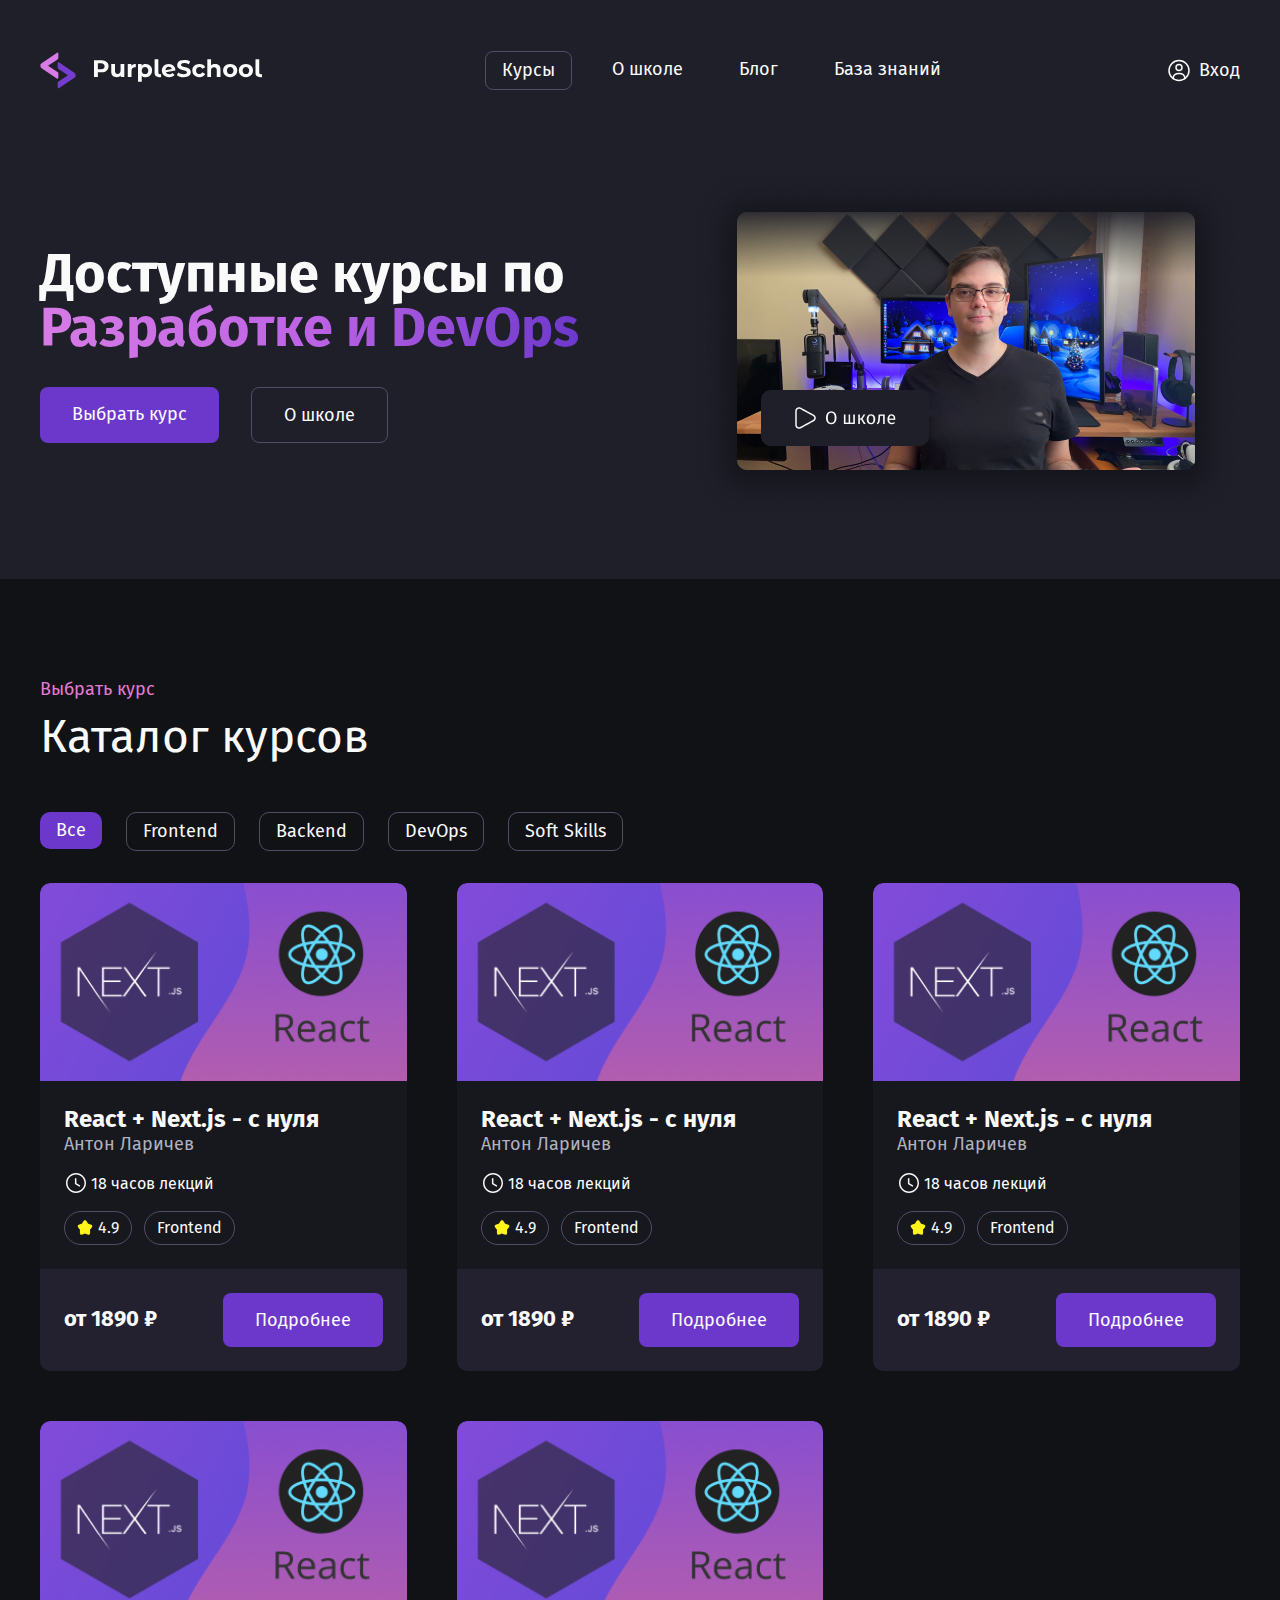
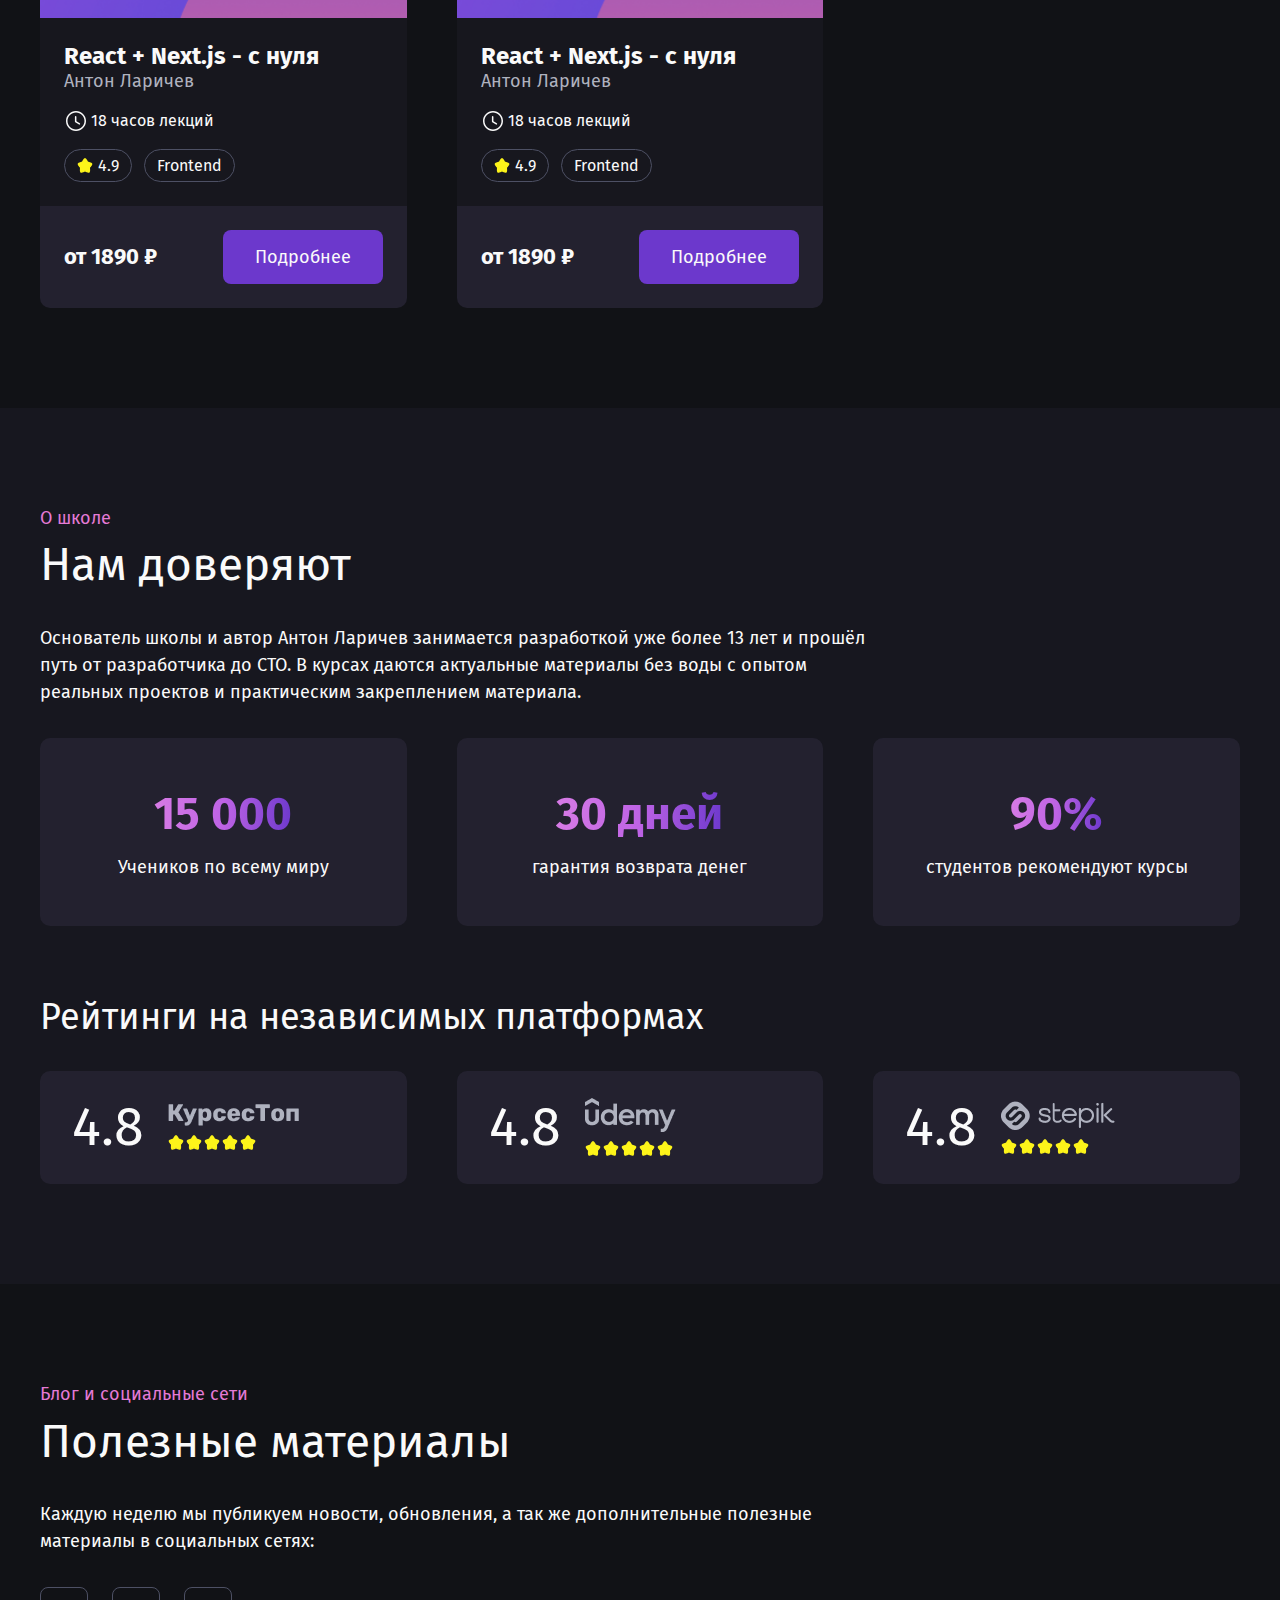
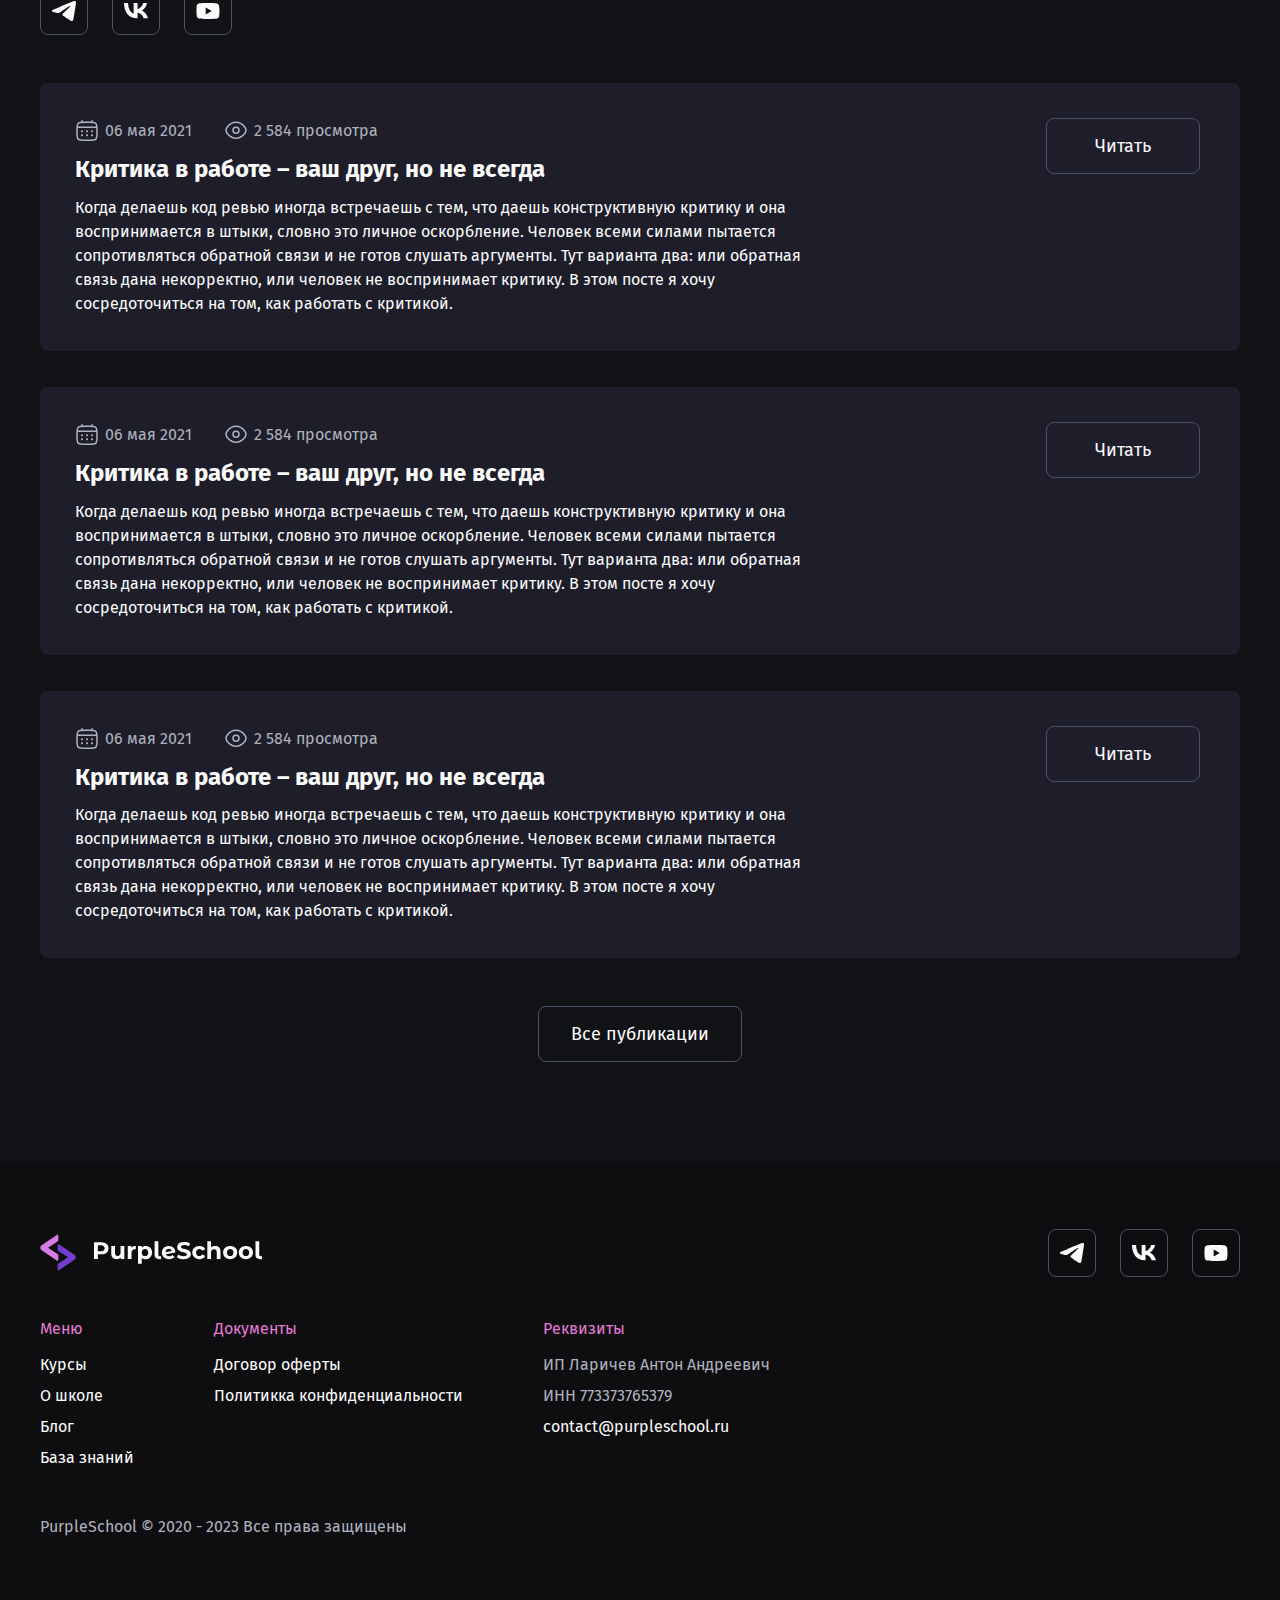
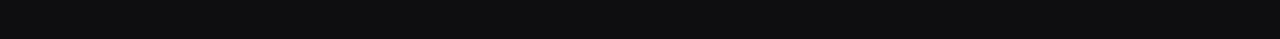
==== commit 25d3e2a0: "layout section About and adaptive" ====
--- a/index.html
+++ b/index.html
@@ -1,5 +1,6 @@
 <!DOCTYPE html>
 <html lang="ru">
+
 <head>
     <meta charset="UTF-8">
     <meta name="viewport" content="width=device-width, initial-scale=1.0">
@@ -9,6 +10,7 @@
     <link href="https://fonts.googleapis.com/css2?family=Fira+Sans:wght@400;700&display=swap" rel="stylesheet">
     <link rel="stylesheet" href="./css/main.css">
 </head>
+
 <body>
     <div class="wrapper">
         <header class="header">
@@ -49,7 +51,7 @@
                     <div class="hero__left">
                         <h1 class="hero__title">
                             Доступные курсы по<br />
-                            <span class="hero__title_gradient">Разработке и DevOps</span>
+                            <span class="gradient">Разработке и DevOps</span>
                         </h1>
                         <div class="hero__buttons">
                             <a href="#" class="button button_color">Выбрать курс</a>
@@ -70,19 +72,19 @@
                         <h2 class="title">Каталог курсов</h2>
                         <ul class="direction">
                             <li class="direction__item">
-                                <button class="chip chip_active">Все</button>
+                                <div class="chip chip_active">Все</div>
                             </li>
                             <li class="direction__item">
-                                <button class="chip">Frontend</button>
+                                <div class="chip">Frontend</div>
                             </li>
                             <li class="direction__item">
-                                <button class="chip">Backend</button>
+                                <div class="chip">Backend</div>
                             </li>
                             <li class="direction__item">
-                                <button class="chip">DevOps</button>
+                                <div class="chip">DevOps</div>
                             </li>
                             <li class="direction__item">
-                                <button class="chip">Soft Skills</button>
+                                <div class="chip">Soft Skills</div>
                             </li>
                         </ul>
                         <ul class="catalog__list">
@@ -225,8 +227,73 @@
                     <div class="about__content">
                         <div class="subtitle">О школе</div>
                         <h2 class="title">Нам доверяют</h2>
-                        <p class="about__content-text">Основатель школы и автор Антон Ларичев занимается разработкой уже более 13 лет и прошёл путь от разработчика до CTO. В
-                        курсах даются актуальные материалы без воды с опытом реальных проектов и практическим закреплением материала.</p>
+                        <p class="about__content-text">Основатель школы и автор
+                            Антон Ларичев
+                            занимается
+                            разработкой уже более 13 лет и прошёл
+                            путь от разработчика до CTO. В
+                            курсах даются актуальные материалы без воды с опытом реальных проектов и практическим
+                            закреплением материала.
+                        </p>
+                        <ul class="about__feature">
+                            <li class="about__feature-item">
+                                <div class="gradient">15 000</div>
+                                <span>Учеников по всему миру</span>
+                            </li>
+                            <li class="about__feature-item">
+                                <div class="gradient">30 дней</div>
+                                <span>гарантия возврата денег</span>
+                            </li>
+                            <li class="about__feature-item">
+                                <div class="gradient">90%</div>
+                                <span>студентов рекомендуют курсы</span>
+                            </li>
+                        </ul>
+                        <h3 class="title title_z36">Рейтинги на независимых платформах</h3>
+                        <ul class="about__school">
+                            <li class="about__school-item">
+                                <div class="points">4.8</div>
+                                <div>
+                                    <img src="./images/about/cursestop.png" alt="Название ресурса"
+                                        class="about__school-name">
+                                    <div class="stars">
+                                        <img src="./images/catalog/star.svg" alt="Звёздочка">
+                                        <img src="./images/catalog/star.svg" alt="Звёздочка">
+                                        <img src="./images/catalog/star.svg" alt="Звёздочка">
+                                        <img src="./images/catalog/star.svg" alt="Звёздочка">
+                                        <img src="./images/catalog/star.svg" alt="Звёздочка">
+                                    </div>
+                                </div>
+                            </li>
+                            <li class="about__school-item">
+                                <div class="points">4.8</div>
+                                <div>
+                                    <img src="./images/about/udemy.png" alt="Название ресурса"
+                                        class="about__school-name">
+                                    <div class="stars">
+                                        <img src="./images/catalog/star.svg" alt="Звёздочка">
+                                        <img src="./images/catalog/star.svg" alt="Звёздочка">
+                                        <img src="./images/catalog/star.svg" alt="Звёздочка">
+                                        <img src="./images/catalog/star.svg" alt="Звёздочка">
+                                        <img src="./images/catalog/star.svg" alt="Звёздочка">
+                                    </div>
+                                </div>
+                            </li>
+                            <li class="about__school-item">
+                                <div class="points">4.8</div>
+                                <div>
+                                    <img src="./images/about/stepik.png" alt="Название ресурса"
+                                        class="about__school-name">
+                                    <div class="stars">
+                                        <img src="./images/catalog/star.svg" alt="Звёздочка">
+                                        <img src="./images/catalog/star.svg" alt="Звёздочка">
+                                        <img src="./images/catalog/star.svg" alt="Звёздочка">
+                                        <img src="./images/catalog/star.svg" alt="Звёздочка">
+                                        <img src="./images/catalog/star.svg" alt="Звёздочка">
+                                    </div>
+                                </div>
+                            </li>
+                        </ul>
                     </div>
                 </div>
             </section>
@@ -235,7 +302,8 @@
                     <div class="blog__content">
                         <div class="subtitle">Блог и социальные сети</div>
                         <h2 class="title">Полезные материалы</h2>
-                        <p class="blog__content-text">Каждую неделю мы публикуем новости, обновления, а так же дополнительные
+                        <p class="blog__content-text">Каждую неделю мы публикуем новости, обновления, а так же
+                            дополнительные
                             полезные материалы в социальных сетях:</p>
                         <div class="social-links">
                             <a href="#" class="button button_social button_no-color">
@@ -262,11 +330,14 @@
                                         </div>
                                     </div>
                                     <h2 class="news__title">Критика в работе – ваш друг, но не всегда</h2>
-                                    <p class="news__content-text">Когда делаешь код ревью иногда встречаешь с тем, что даешь
+                                    <p class="news__content-text">Когда делаешь код ревью иногда встречаешь с тем, что
+                                        даешь
                                         конструктивную критику и она воспринимается в штыки, словно
-                                        это личное оскорбление. Человек всеми силами пытается сопротивляться обратной связи и не
+                                        это личное оскорбление. Человек всеми силами пытается сопротивляться обратной
+                                        связи и не
                                         готов слушать аргументы. Тут
-                                        варианта два: или обратная связь дана некорректно, или человек не воспринимает критику. В
+                                        варианта два: или обратная связь дана некорректно, или человек не воспринимает
+                                        критику. В
                                         этом посте я хочу
                                         сосредоточиться на том, как работать с критикой.</p>
                                 </div>
@@ -285,11 +356,14 @@
                                         </div>
                                     </div>
                                     <h2 class="news__title">Критика в работе – ваш друг, но не всегда</h2>
-                                    <p class="news__content-text">Когда делаешь код ревью иногда встречаешь с тем, что даешь
+                                    <p class="news__content-text">Когда делаешь код ревью иногда встречаешь с тем, что
+                                        даешь
                                         конструктивную критику и она воспринимается в штыки, словно
-                                        это личное оскорбление. Человек всеми силами пытается сопротивляться обратной связи и не
+                                        это личное оскорбление. Человек всеми силами пытается сопротивляться обратной
+                                        связи и не
                                         готов слушать аргументы. Тут
-                                        варианта два: или обратная связь дана некорректно, или человек не воспринимает критику. В
+                                        варианта два: или обратная связь дана некорректно, или человек не воспринимает
+                                        критику. В
                                         этом посте я хочу
                                         сосредоточиться на том, как работать с критикой.</p>
                                 </div>
@@ -308,11 +382,14 @@
                                         </div>
                                     </div>
                                     <h2 class="news__title">Критика в работе – ваш друг, но не всегда</h2>
-                                    <p class="news__content-text">Когда делаешь код ревью иногда встречаешь с тем, что даешь
+                                    <p class="news__content-text">Когда делаешь код ревью иногда встречаешь с тем, что
+                                        даешь
                                         конструктивную критику и она воспринимается в штыки, словно
-                                        это личное оскорбление. Человек всеми силами пытается сопротивляться обратной связи и не
+                                        это личное оскорбление. Человек всеми силами пытается сопротивляться обратной
+                                        связи и не
                                         готов слушать аргументы. Тут
-                                        варианта два: или обратная связь дана некорректно, или человек не воспринимает критику. В
+                                        варианта два: или обратная связь дана некорректно, или человек не воспринимает
+                                        критику. В
                                         этом посте я хочу
                                         сосредоточиться на том, как работать с критикой.</p>
                                 </div>
@@ -382,7 +459,8 @@
                                     ИНН 773373765379
                                 </li>
                                 <li class="menu-small__item">
-                                    <a href="mailto:contact@purpleschool.ru" class="menu-small__link">contact@purpleschool.ru</a>
+                                    <a href="mailto:contact@purpleschool.ru"
+                                        class="menu-small__link">contact@purpleschool.ru</a>
                                 </li>
                             </ul>
                         </div>
@@ -393,4 +471,5 @@
         </footer>
     </div>
 </body>
+
 </html>--- a/css/main.css
+++ b/css/main.css
@@ -46,6 +46,13 @@
   max-width: 1248px;
   margin: 0 auto;
   padding: 0 24px;
+}
+
+.gradient {
+  color: transparent;
+  -webkit-background-clip: text;
+          background-clip: text;
+  background-image: linear-gradient(93.33deg, #D77BE5, #BE63E5, #6C38CC);
 }
 
 .button {
@@ -97,6 +104,10 @@
   line-height: 1.2;
   font-weight: 400;
 }
+.title_z36 {
+  margin-top: 70px;
+  font-size: 36px;
+}
 
 @media (max-width: 992px) {
   .title {
@@ -106,6 +117,10 @@
 @media (max-width: 576px) {
   .title {
     font-size: 34px;
+  }
+  .title_z36 {
+    margin-top: 50px;
+    font-size: 30px;
   }
 }
 .social-links {
@@ -124,7 +139,7 @@
   border: 1px solid #4D5064;
   border-radius: 10px;
   font-size: 18px;
-  color: #FAFAFA;
+  white-space: nowrap;
   -webkit-transition: all 0.2s ease;
   transition: all 0.2s ease;
   cursor: pointer;
@@ -223,12 +238,6 @@
   color: #FAFAFA;
   margin-bottom: 32px;
 }
-.hero__title_gradient {
-  color: transparent;
-  -webkit-background-clip: text;
-          background-clip: text;
-  background-image: linear-gradient(93.33deg, #D77BE5, #BE63E5, #6C38CC);
-}
 .hero__buttons {
   display: -webkit-box;
   display: -ms-flexbox;
@@ -240,16 +249,13 @@
   background-color: #111216;
 }
 .catalog .direction {
-  margin-top: 48px;
+  margin: 48px -24px 0;
   display: -webkit-box;
   display: -ms-flexbox;
   display: flex;
   gap: 24px;
-  white-space: nowrap;
+  padding: 0 24px;
   overflow: scroll;
-  margin-right: -24px;
-  margin-left: -24px;
-  padding-left: 24px;
 }
 .catalog .direction::-webkit-scrollbar {
   display: none;
@@ -257,7 +263,7 @@
 .catalog__list {
   margin-top: 32px;
   display: grid;
-  grid-template-columns: repeat(auto-fit, minmax(300px, 1fr));
+  grid-template-columns: repeat(auto-fit, minmax(312px, 1fr));
   gap: 50px;
 }
 .catalog .card {
@@ -340,9 +346,75 @@
   background-color: #17171f;
 }
 .about__content-text {
+  max-width: 70%;
   font-size: 18px;
   line-height: 27px;
   margin: 32px 0;
+}
+.about__feature {
+  display: grid;
+  grid-template-columns: repeat(auto-fit, minmax(312px, 1fr));
+  gap: 50px;
+}
+.about__feature-item {
+  padding: 48px 24px;
+  background-color: #23212f;
+  border-radius: 10px;
+  display: -webkit-box;
+  display: -ms-flexbox;
+  display: flex;
+  -webkit-box-orient: vertical;
+  -webkit-box-direction: normal;
+      -ms-flex-direction: column;
+          flex-direction: column;
+  -webkit-box-pack: center;
+      -ms-flex-pack: center;
+          justify-content: center;
+  -webkit-box-align: center;
+      -ms-flex-align: center;
+          align-items: center;
+  gap: 16px;
+}
+.about__feature-item div {
+  font-size: 46px;
+  font-weight: 700;
+}
+.about__feature-item span {
+  font-size: 18px;
+}
+.about__school {
+  margin-top: 32px;
+  display: grid;
+  grid-template-columns: repeat(auto-fit, minmax(312px, 1fr));
+  gap: 50px;
+}
+.about__school-item {
+  background-color: #23212f;
+  padding: 24px 32px;
+  border-radius: 10px;
+  display: -webkit-box;
+  display: -ms-flexbox;
+  display: flex;
+  -webkit-box-align: center;
+      -ms-flex-align: center;
+          align-items: center;
+  -webkit-box-pack: start;
+      -ms-flex-pack: start;
+          justify-content: flex-start;
+  gap: 24px;
+}
+.about .points {
+  font-size: 54px;
+}
+.about .stars {
+  margin-top: 8px;
+  display: -webkit-box;
+  display: -ms-flexbox;
+  display: flex;
+  -webkit-box-align: center;
+      -ms-flex-align: center;
+          align-items: center;
+  gap: 2px;
 }
 
 .blog {
@@ -531,6 +603,9 @@
   }
 }
 @media (max-width: 992px) {
+  .section {
+    padding: 70px 0;
+  }
   .blog__content-text {
     margin: 12px 0 22px;
   }
@@ -562,11 +637,17 @@
   }
 }
 @media (max-width: 768px) {
+  .section {
+    padding: 50px 0;
+  }
   .hero__title {
     font-size: 42px;
   }
 }
 @media (max-width: 576px) {
+  .section {
+    padding: 30px 0;
+  }
   .header__content {
     padding: 15px 0;
   }
@@ -614,6 +695,9 @@
   }
   .blog .button_center {
     width: 100%;
+  }
+  .catalog .button {
+    padding: 12px 24px;
   }
   .footer {
     padding: 20px 0 100px;
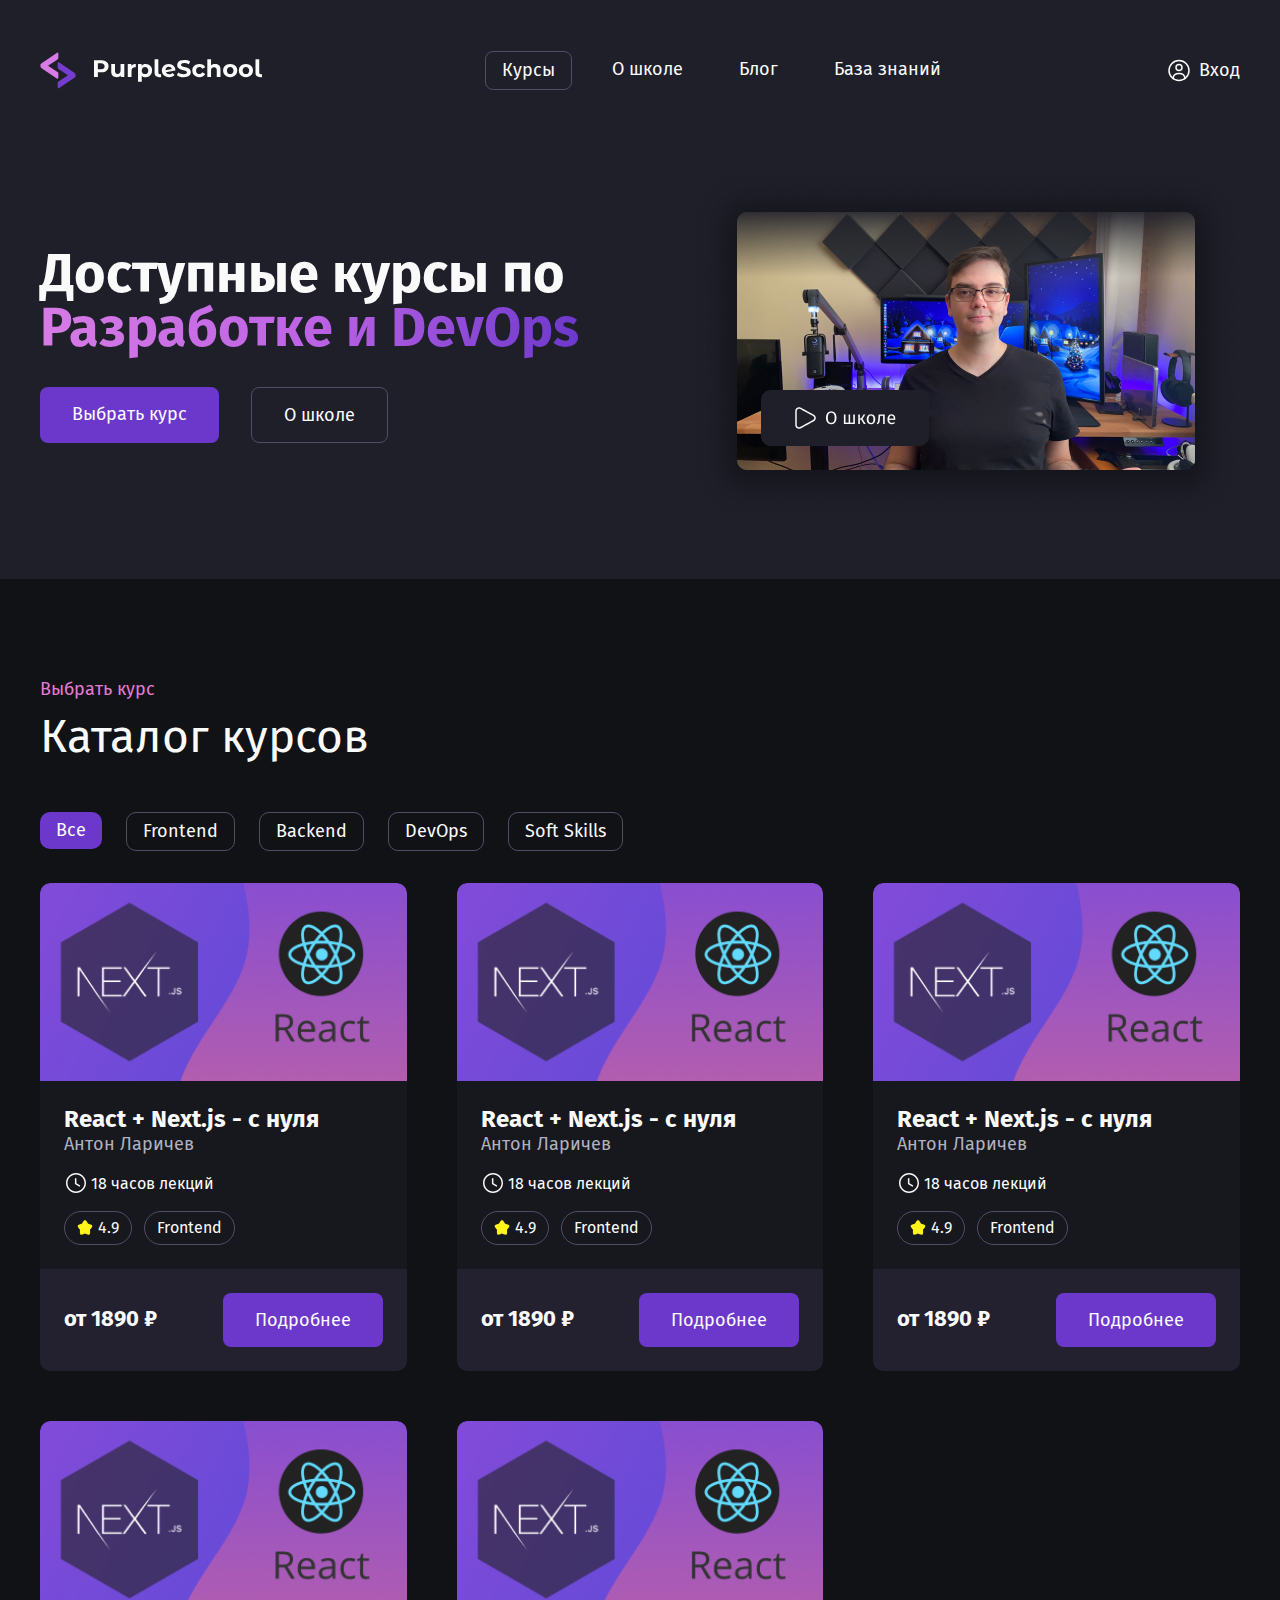
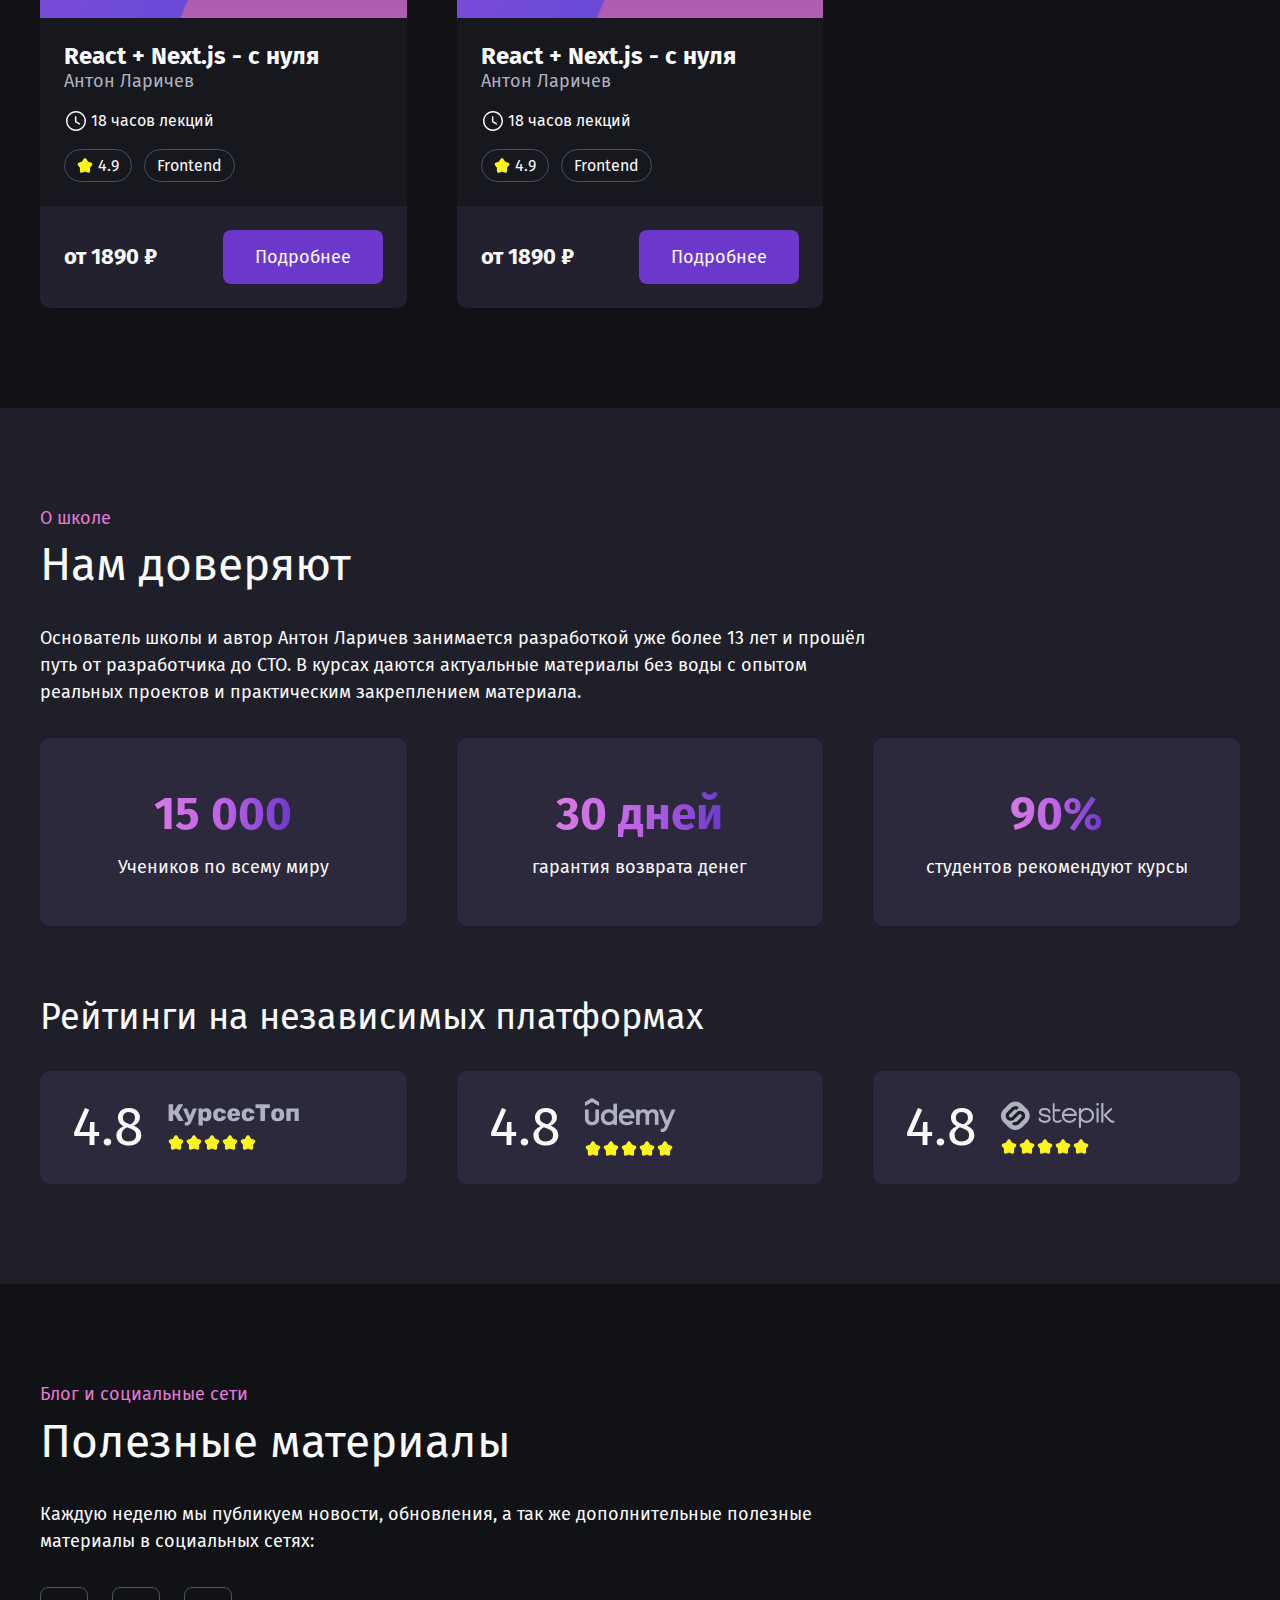
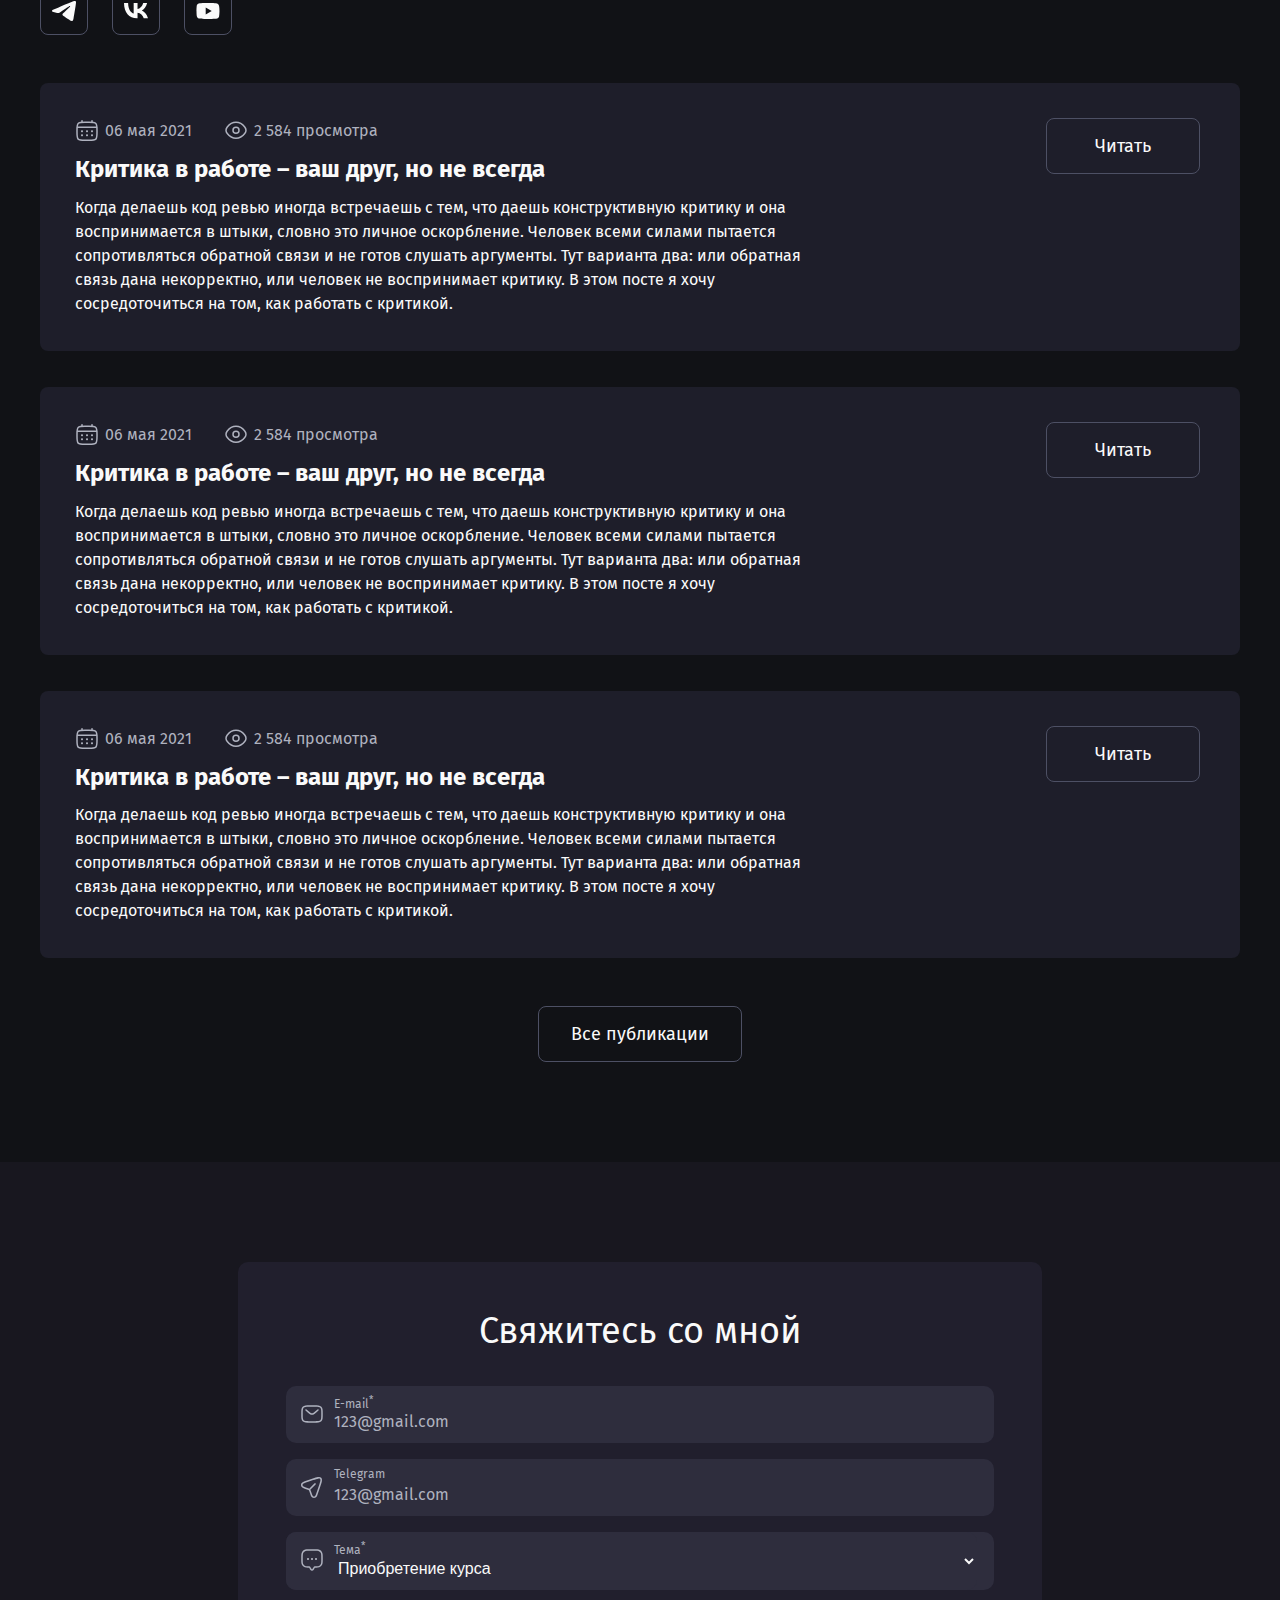
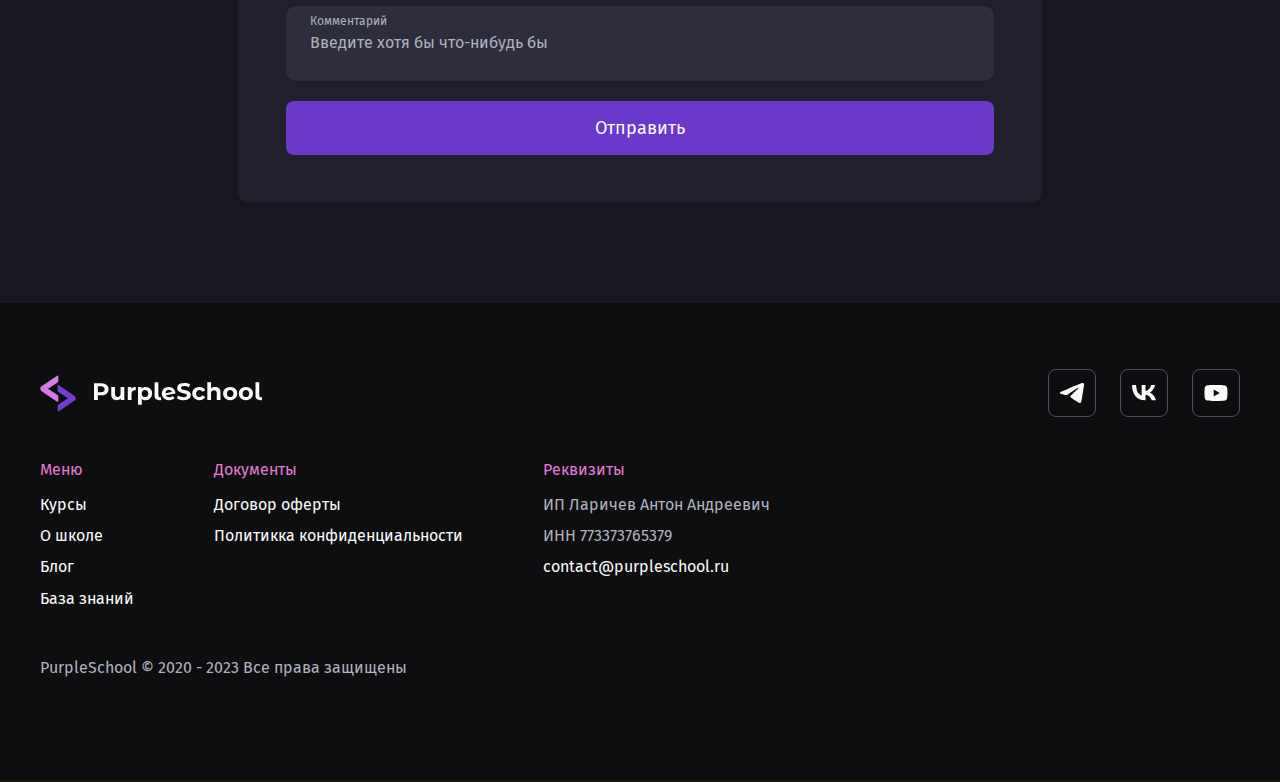
==== commit e1ba7a44: "form and adaptive form" ====
--- a/index.html
+++ b/index.html
@@ -400,6 +400,41 @@
                     </div>
                 </div>
             </section>
+            <section class="section feedback">
+                <div class="container">
+                    <div class="feedback__content">
+                        <h2 class="title title_z36">Свяжитесь со мной</h2>
+                        <form action="#" class="form">
+                            <div class="field">
+                                <img src="./images/form/message.svg" alt="Иконка электронной почты">
+                                <label for="email">E-mail<sup>*</sup></label>
+                                <input type="email" id="email" name="email" placeholder="123@gmail.com" required>
+                            </div>
+                            <div class="field">
+                                <img src="./images/form/telegram.svg" alt="Иконка Telegram">
+                                <label for="telegram">Telegram</label>
+                                <input type="text" id="telegram" name="telegram" placeholder="123@gmail.com">
+                            </div>
+                            <div class="field">
+                                <img src="./images/form/topic.svg" alt="Иконка Тема">
+                                <label for="topic">Тема<sup>*</sup></label>
+                                <div class="select-block">
+                                    <select name="topic" id="topic" required>
+                                        <option value="courses">Приобретение курса</option>
+                                        <option value="feedback">Обратная связь</option>
+                                        <option value="traning">Заказ тренинга</option>
+                                    </select>
+                                </div>
+                            </div>
+                            <div class="textarea-block">
+                                <label for="comment">Комментарий</label>
+                                <textarea name="comment" id="comment" placeholder="Введите хотя бы что-нибудь бы"></textarea>
+                            </div>
+                            <button class="button button_color" type="submit">Отправить</button>
+                        </form>
+                    </div>
+                </div>
+            </section>
         </main>
         <footer class="footer">
             <div class="container">
--- a/css/main.css
+++ b/css/main.css
@@ -343,7 +343,7 @@
 }
 
 .about {
-  background-color: #17171f;
+  background-color: #1E1F29;
 }
 .about__content-text {
   max-width: 70%;
@@ -358,7 +358,7 @@
 }
 .about__feature-item {
   padding: 48px 24px;
-  background-color: #23212f;
+  background-color: #2b293b;
   border-radius: 10px;
   display: -webkit-box;
   display: -ms-flexbox;
@@ -389,7 +389,7 @@
   gap: 50px;
 }
 .about__school-item {
-  background-color: #23212f;
+  background-color: #2b293b;
   padding: 24px 32px;
   border-radius: 10px;
   display: -webkit-box;
@@ -492,6 +492,132 @@
   font-size: 24px;
   font-weight: 700;
   line-height: 1.2;
+}
+
+.feedback {
+  background-color: #18171f;
+}
+.feedback__content {
+  background-color: #211f2d;
+  width: 67%;
+  margin: 0 auto;
+  border-radius: 10px;
+  -webkit-box-orient: vertical;
+  -webkit-box-direction: normal;
+      -ms-flex-direction: column;
+          flex-direction: column;
+  -webkit-box-align: center;
+      -ms-flex-align: center;
+          align-items: center;
+  padding: 48px;
+}
+.feedback .title {
+  margin: 0;
+  text-align: center;
+}
+.feedback .form {
+  display: -webkit-box;
+  display: -ms-flexbox;
+  display: flex;
+  -webkit-box-orient: vertical;
+  -webkit-box-direction: normal;
+      -ms-flex-direction: column;
+          flex-direction: column;
+  gap: 16px;
+  margin-top: 32px;
+}
+.feedback .field {
+  position: relative;
+}
+.feedback img {
+  position: absolute;
+  top: 16px;
+  left: 14px;
+}
+.feedback label {
+  position: absolute;
+  top: 8px;
+  left: 48px;
+  font-size: 12px;
+  color: #AFB2BF;
+}
+.feedback input, .feedback select, .feedback textarea {
+  background-color: #2e2d3d;
+  border: none;
+  outline: none;
+  width: 100%;
+  font-size: 16px;
+  border-radius: 10px;
+  color: #FAFAFA;
+}
+.feedback input, .feedback select {
+  padding: 27px 48px 12px;
+}
+.feedback textarea {
+  padding: 27px 24px 12px;
+}
+.feedback .textarea-block {
+  position: relative;
+}
+.feedback .textarea-block label {
+  position: absolute;
+  top: 8px;
+  left: 24px;
+  font-size: 12px;
+  color: #AFB2BF;
+}
+.feedback input::-webkit-input-placeholder, .feedback select::-webkit-input-placeholder, .feedback textarea::-webkit-input-placeholder {
+  font-family: "Fira Sans", sans-serif;
+  font-size: 16px;
+  color: #AFB2BF;
+}
+.feedback input::-moz-placeholder, .feedback select::-moz-placeholder, .feedback textarea::-moz-placeholder {
+  font-family: "Fira Sans", sans-serif;
+  font-size: 16px;
+  color: #AFB2BF;
+}
+.feedback input:-ms-input-placeholder, .feedback select:-ms-input-placeholder, .feedback textarea:-ms-input-placeholder {
+  font-family: "Fira Sans", sans-serif;
+  font-size: 16px;
+  color: #AFB2BF;
+}
+.feedback input::-ms-input-placeholder, .feedback select::-ms-input-placeholder, .feedback textarea::-ms-input-placeholder {
+  font-family: "Fira Sans", sans-serif;
+  font-size: 16px;
+  color: #AFB2BF;
+}
+.feedback input::placeholder,
+.feedback select::placeholder,
+.feedback textarea::placeholder {
+  font-family: "Fira Sans", sans-serif;
+  font-size: 16px;
+  color: #AFB2BF;
+}
+.feedback option {
+  font-family: "Fira Sans", sans-serif;
+}
+.feedback textarea {
+  resize: none;
+}
+.feedback .button {
+  width: 100%;
+}
+.feedback input:-webkit-autofill,
+.feedback input:-webkit-autofill:hover,
+.feedback input:-webkit-autofill:focus,
+.feedback textarea:-webkit-autofill,
+.feedback textarea:-webkit-autofill:hover,
+.feedback textarea:-webkit-autofill:focus,
+.feedback select:-webkit-autofill,
+.feedback select:-webkit-autofill:hover,
+.feedback select:-webkit-autofill:focus {
+  -webkit-text-fill-color: #FAFAFA;
+  -webkit-box-shadow: 0 0 0px 1000px #2e2d3d inset;
+}
+.feedback .select-block {
+  padding-right: 17px;
+  background-color: #2e2d3d;
+  border-radius: 10px;
 }
 
 .footer {
@@ -628,6 +754,9 @@
   .blog .news .button {
     width: 100%;
   }
+  .feedback__content {
+    width: 80%;
+  }
   .footer__menu {
     margin-top: 40px;
     -webkit-box-orient: vertical;
@@ -643,6 +772,9 @@
   .hero__title {
     font-size: 42px;
   }
+  .feedback__content {
+    width: 90%;
+  }
 }
 @media (max-width: 576px) {
   .section {
@@ -698,6 +830,29 @@
   }
   .catalog .button {
     padding: 12px 24px;
+  }
+  .feedback__content {
+    width: 100%;
+  }
+  .feedback input, .feedback select, .feedback textarea {
+    font-size: 12px;
+  }
+  .feedback input::-webkit-input-placeholder, .feedback select::-webkit-input-placeholder, .feedback textarea::-webkit-input-placeholder {
+    font-size: 12px;
+  }
+  .feedback input::-moz-placeholder, .feedback select::-moz-placeholder, .feedback textarea::-moz-placeholder {
+    font-size: 12px;
+  }
+  .feedback input:-ms-input-placeholder, .feedback select:-ms-input-placeholder, .feedback textarea:-ms-input-placeholder {
+    font-size: 12px;
+  }
+  .feedback input::-ms-input-placeholder, .feedback select::-ms-input-placeholder, .feedback textarea::-ms-input-placeholder {
+    font-size: 12px;
+  }
+  .feedback input::placeholder,
+  .feedback select::placeholder,
+  .feedback textarea::placeholder {
+    font-size: 12px;
   }
   .footer {
     padding: 20px 0 100px;
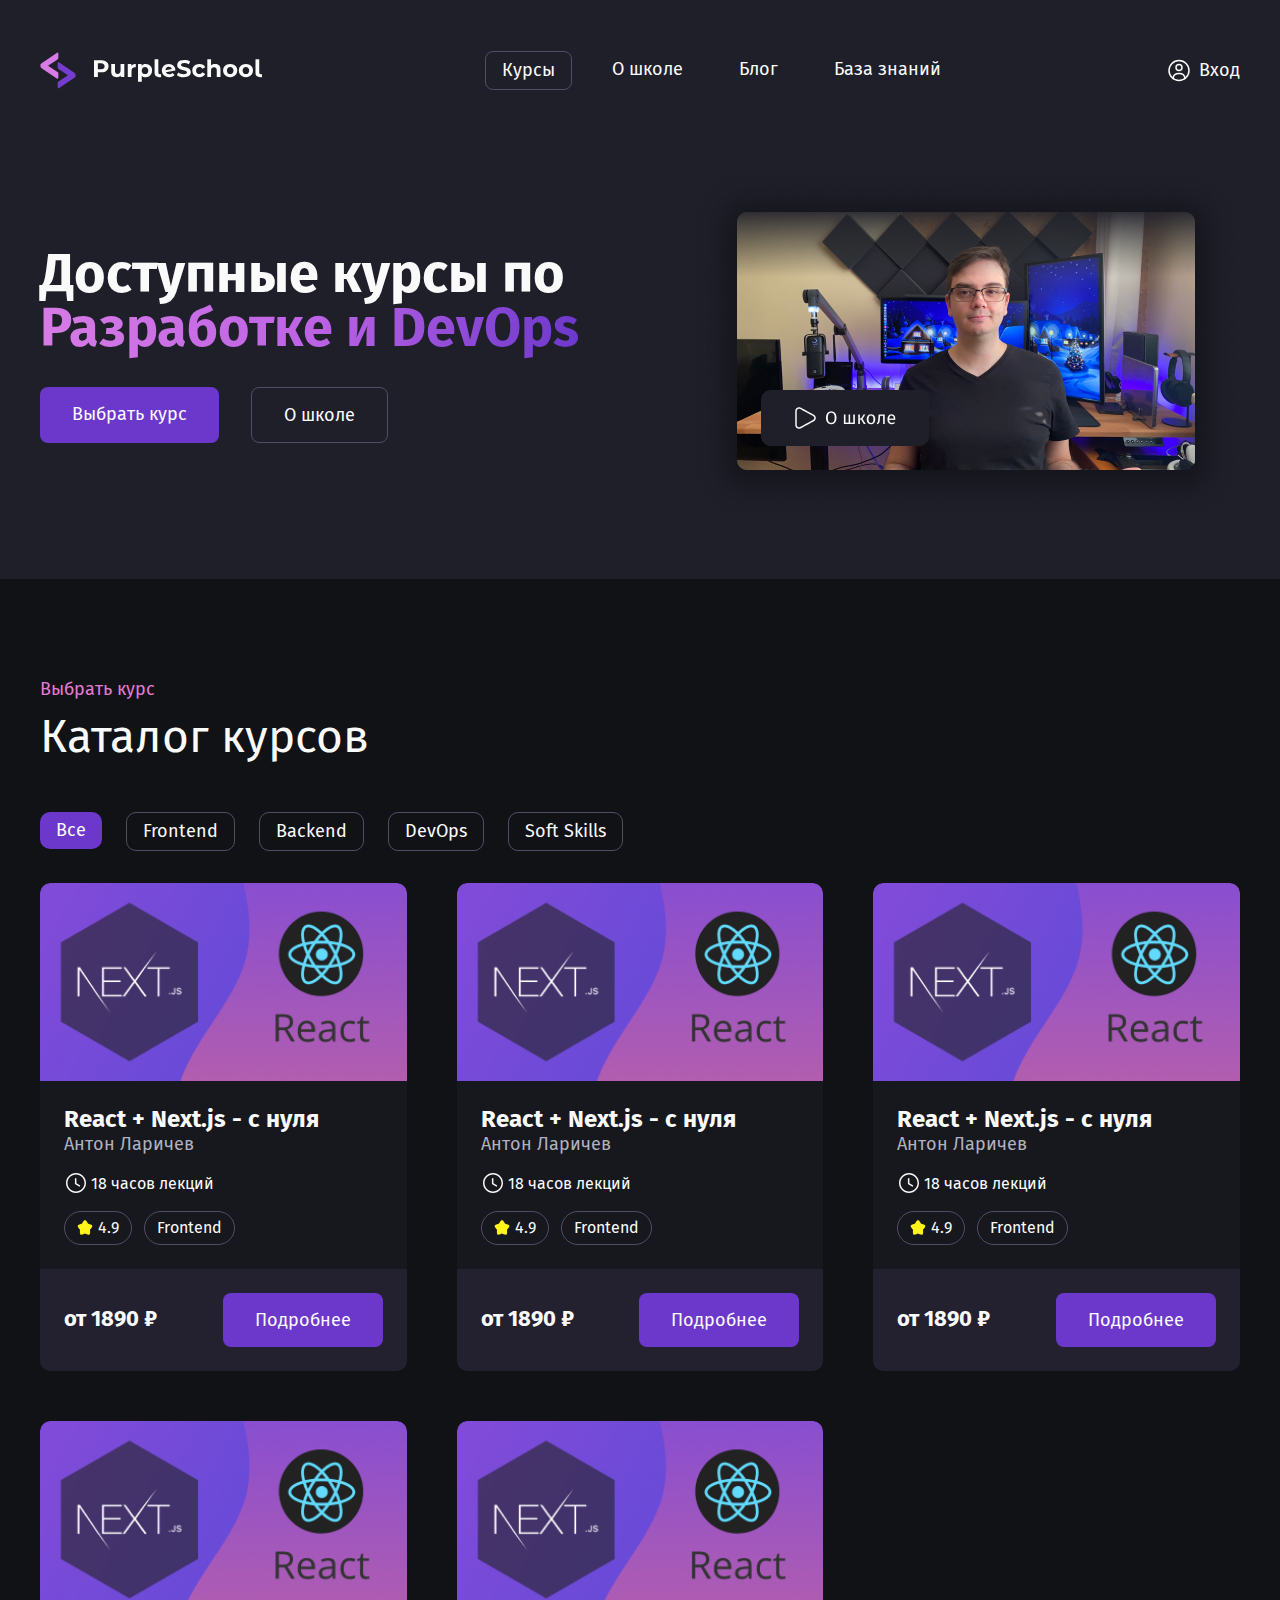
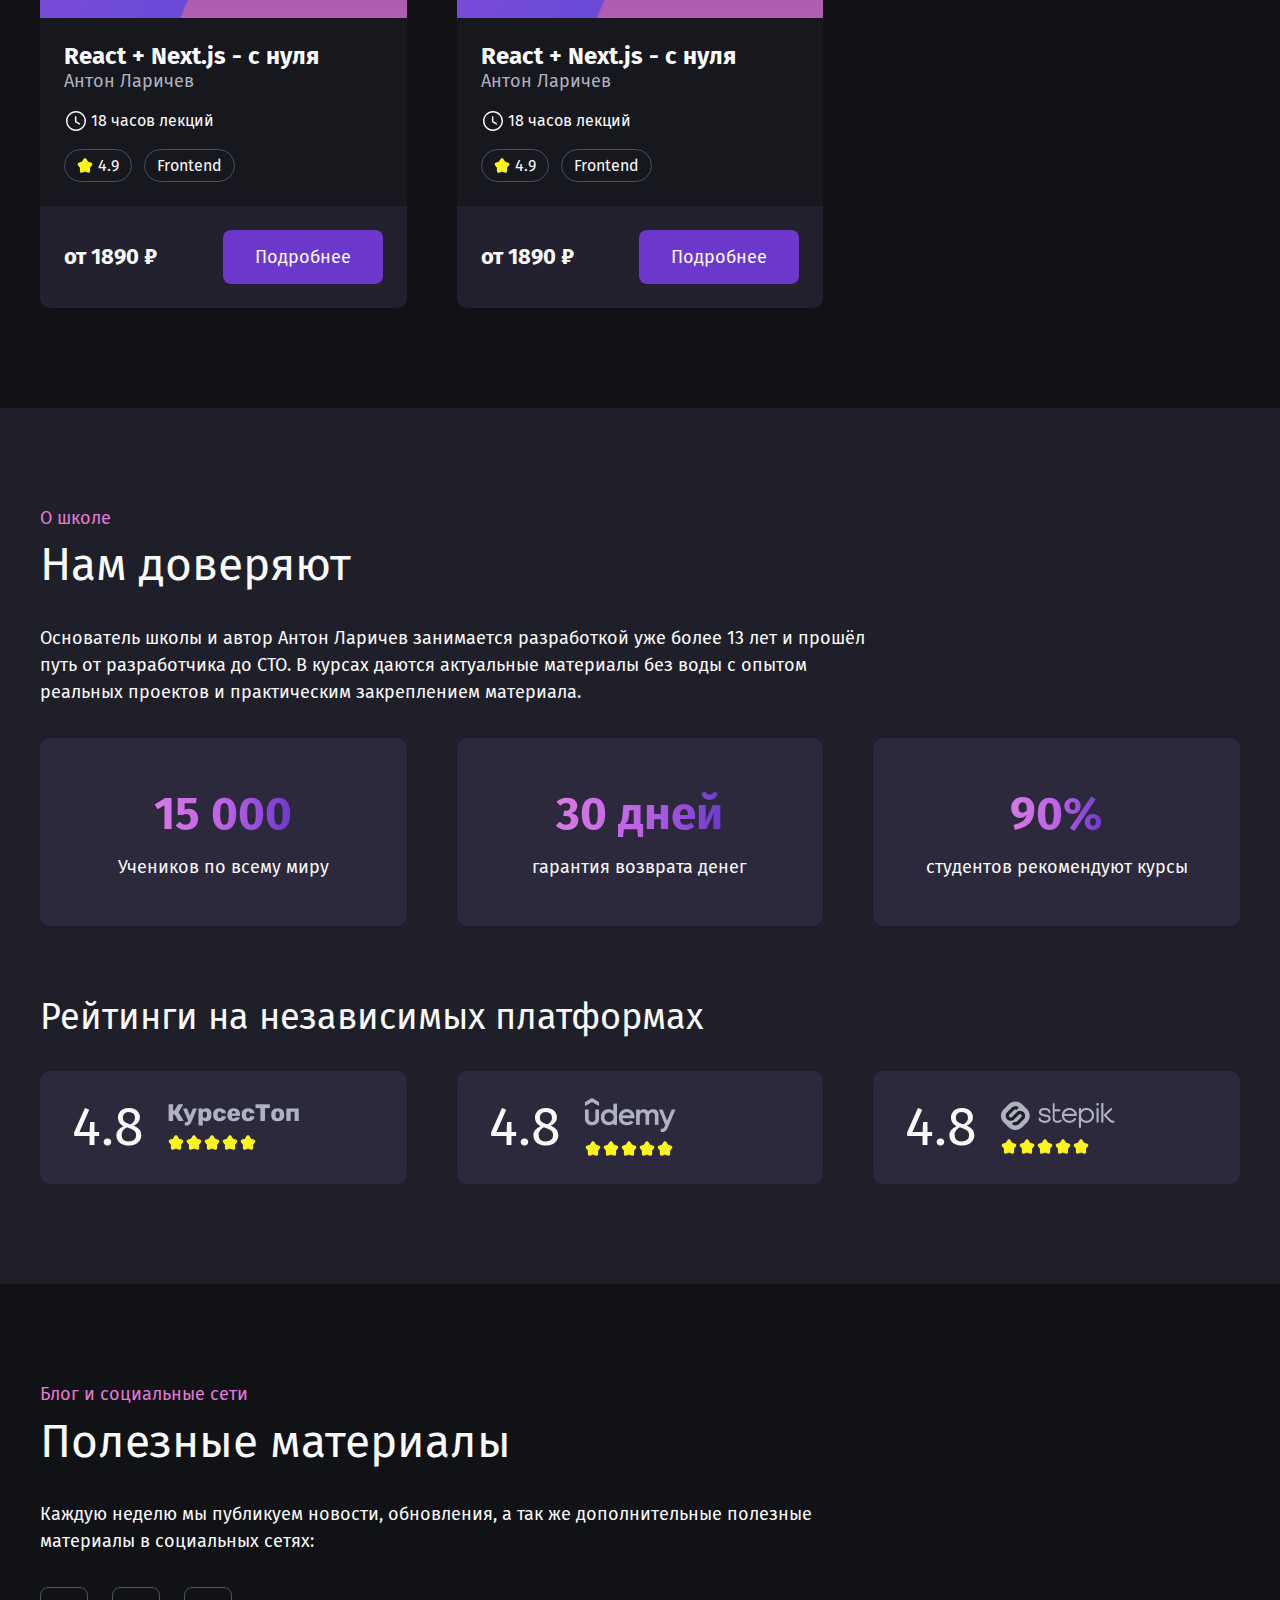
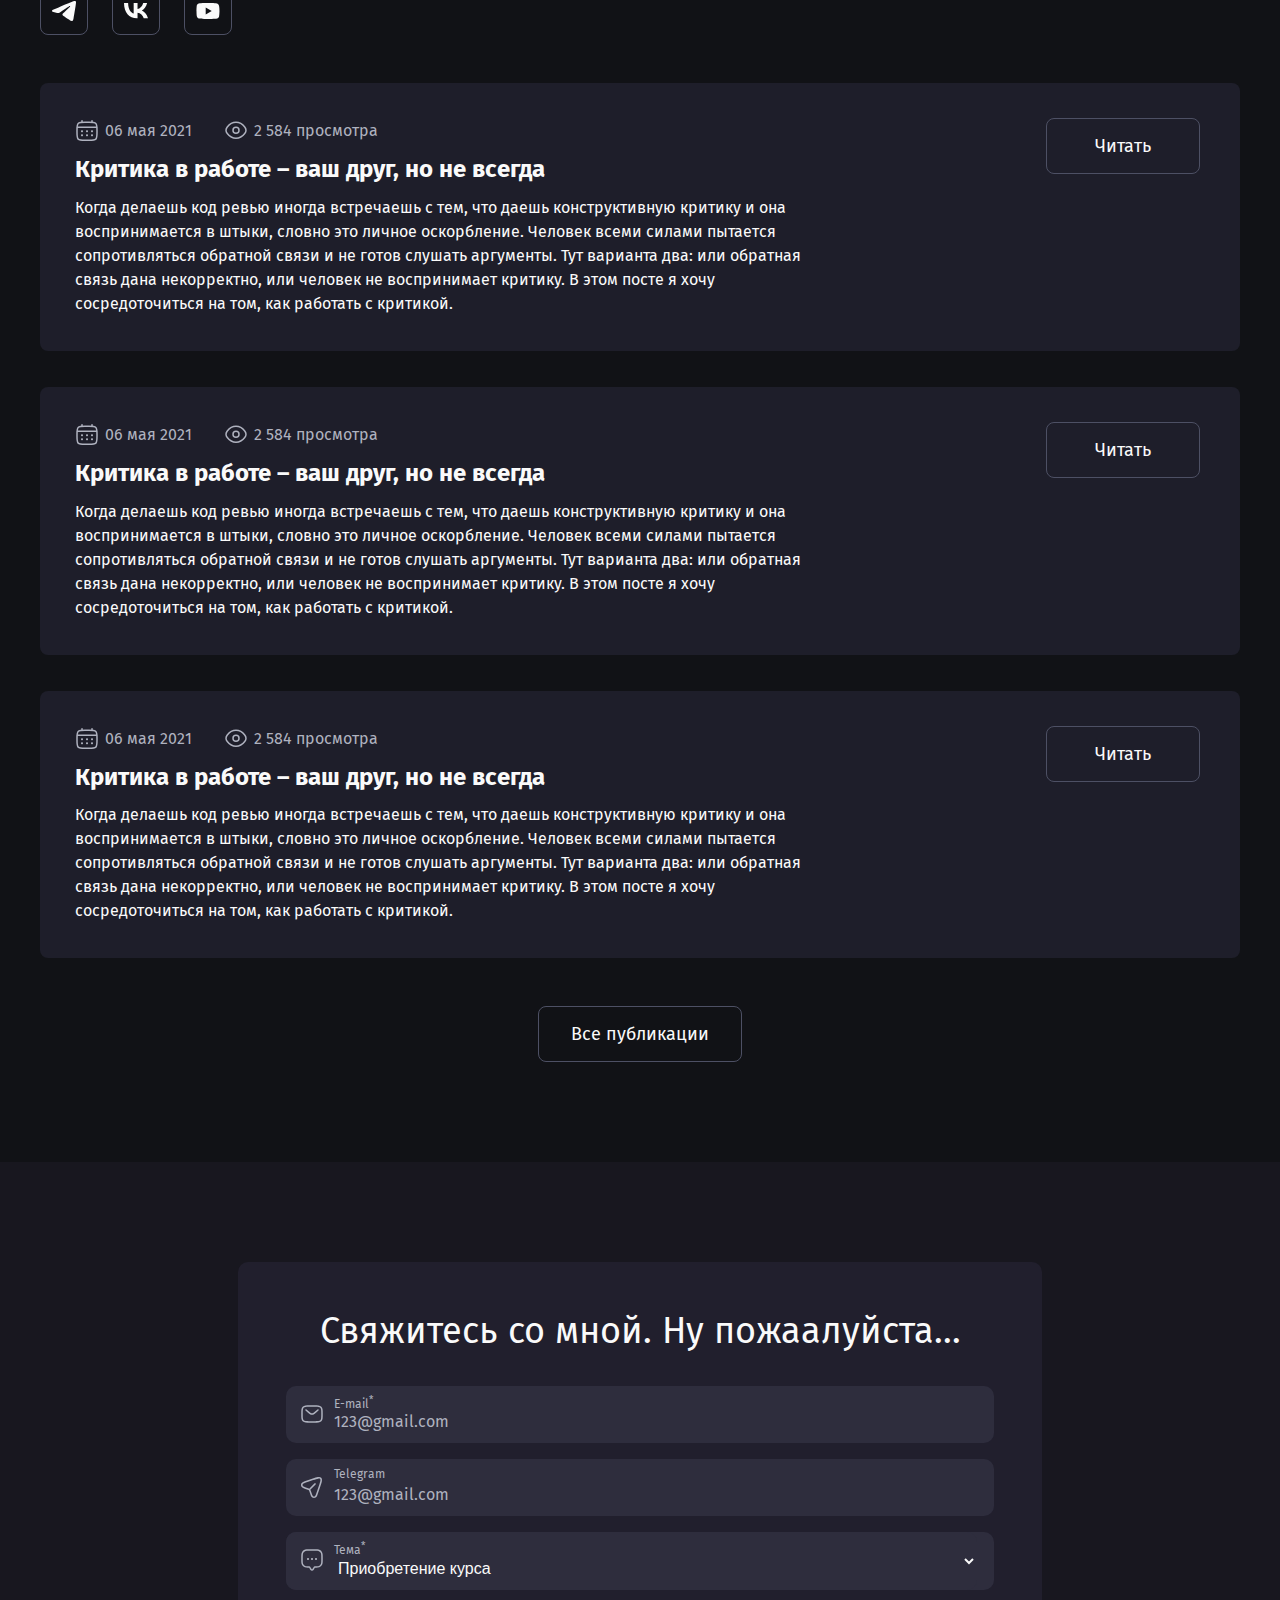
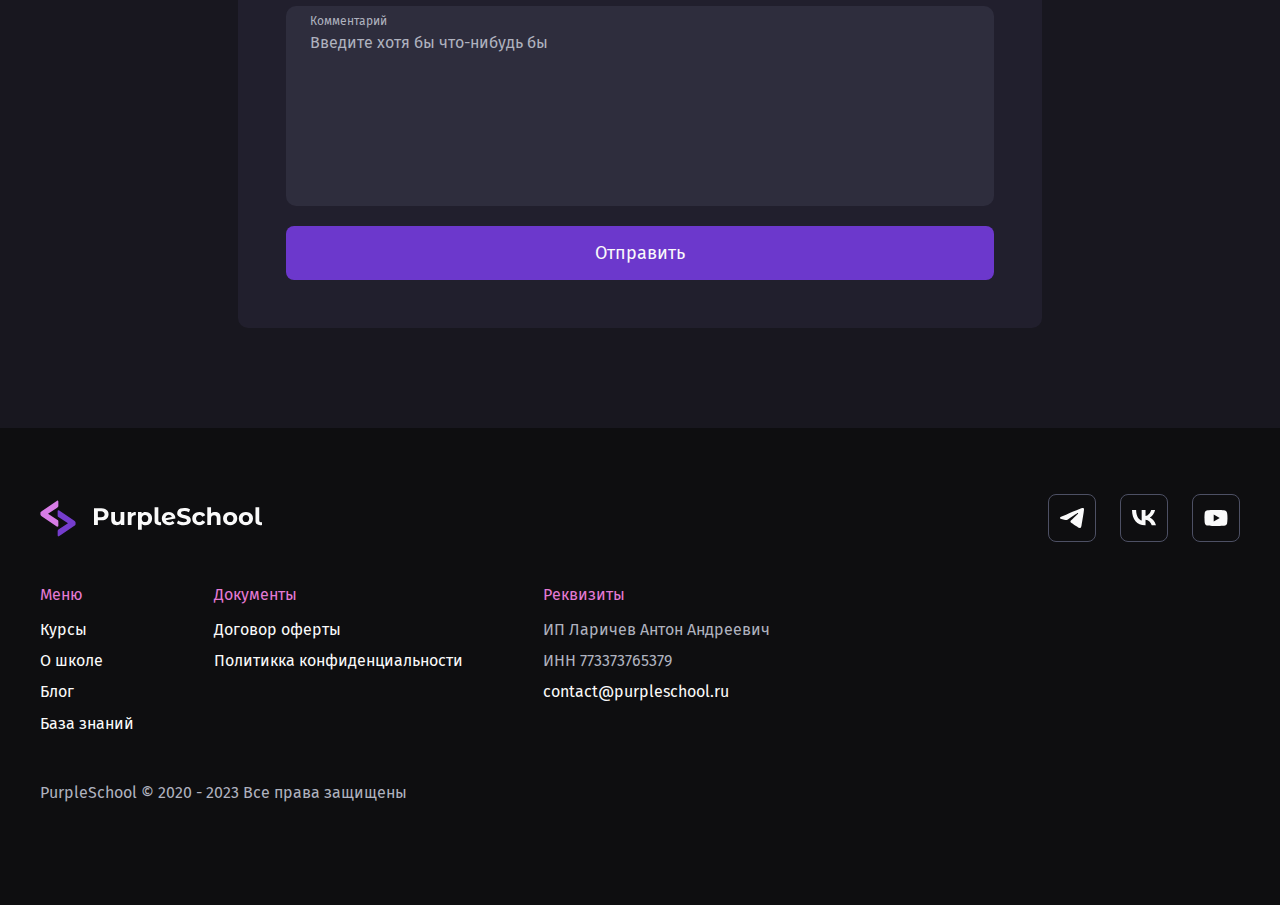
==== commit fcdae65f: "corrective" ====
--- a/index.html
+++ b/index.html
@@ -403,7 +403,7 @@
             <section class="section feedback">
                 <div class="container">
                     <div class="feedback__content">
-                        <h2 class="title title_z36">Свяжитесь со мной</h2>
+                        <h2 class="title title_z36">Свяжитесь со мной. Ну пожаалуйста...</h2>
                         <form action="#" class="form">
                             <div class="field">
                                 <img src="./images/form/message.svg" alt="Иконка электронной почты">
--- a/css/main.css
+++ b/css/main.css
@@ -598,6 +598,7 @@
 }
 .feedback textarea {
   resize: none;
+  height: 200px;
 }
 .feedback .button {
   width: 100%;
@@ -834,6 +835,9 @@
   .feedback__content {
     width: 100%;
   }
+  .feedback .title {
+    font-size: 24px;
+  }
   .feedback input, .feedback select, .feedback textarea {
     font-size: 12px;
   }
@@ -853,6 +857,9 @@
   .feedback select::placeholder,
   .feedback textarea::placeholder {
     font-size: 12px;
+  }
+  .feedback textarea {
+    height: 150px;
   }
   .footer {
     padding: 20px 0 100px;
